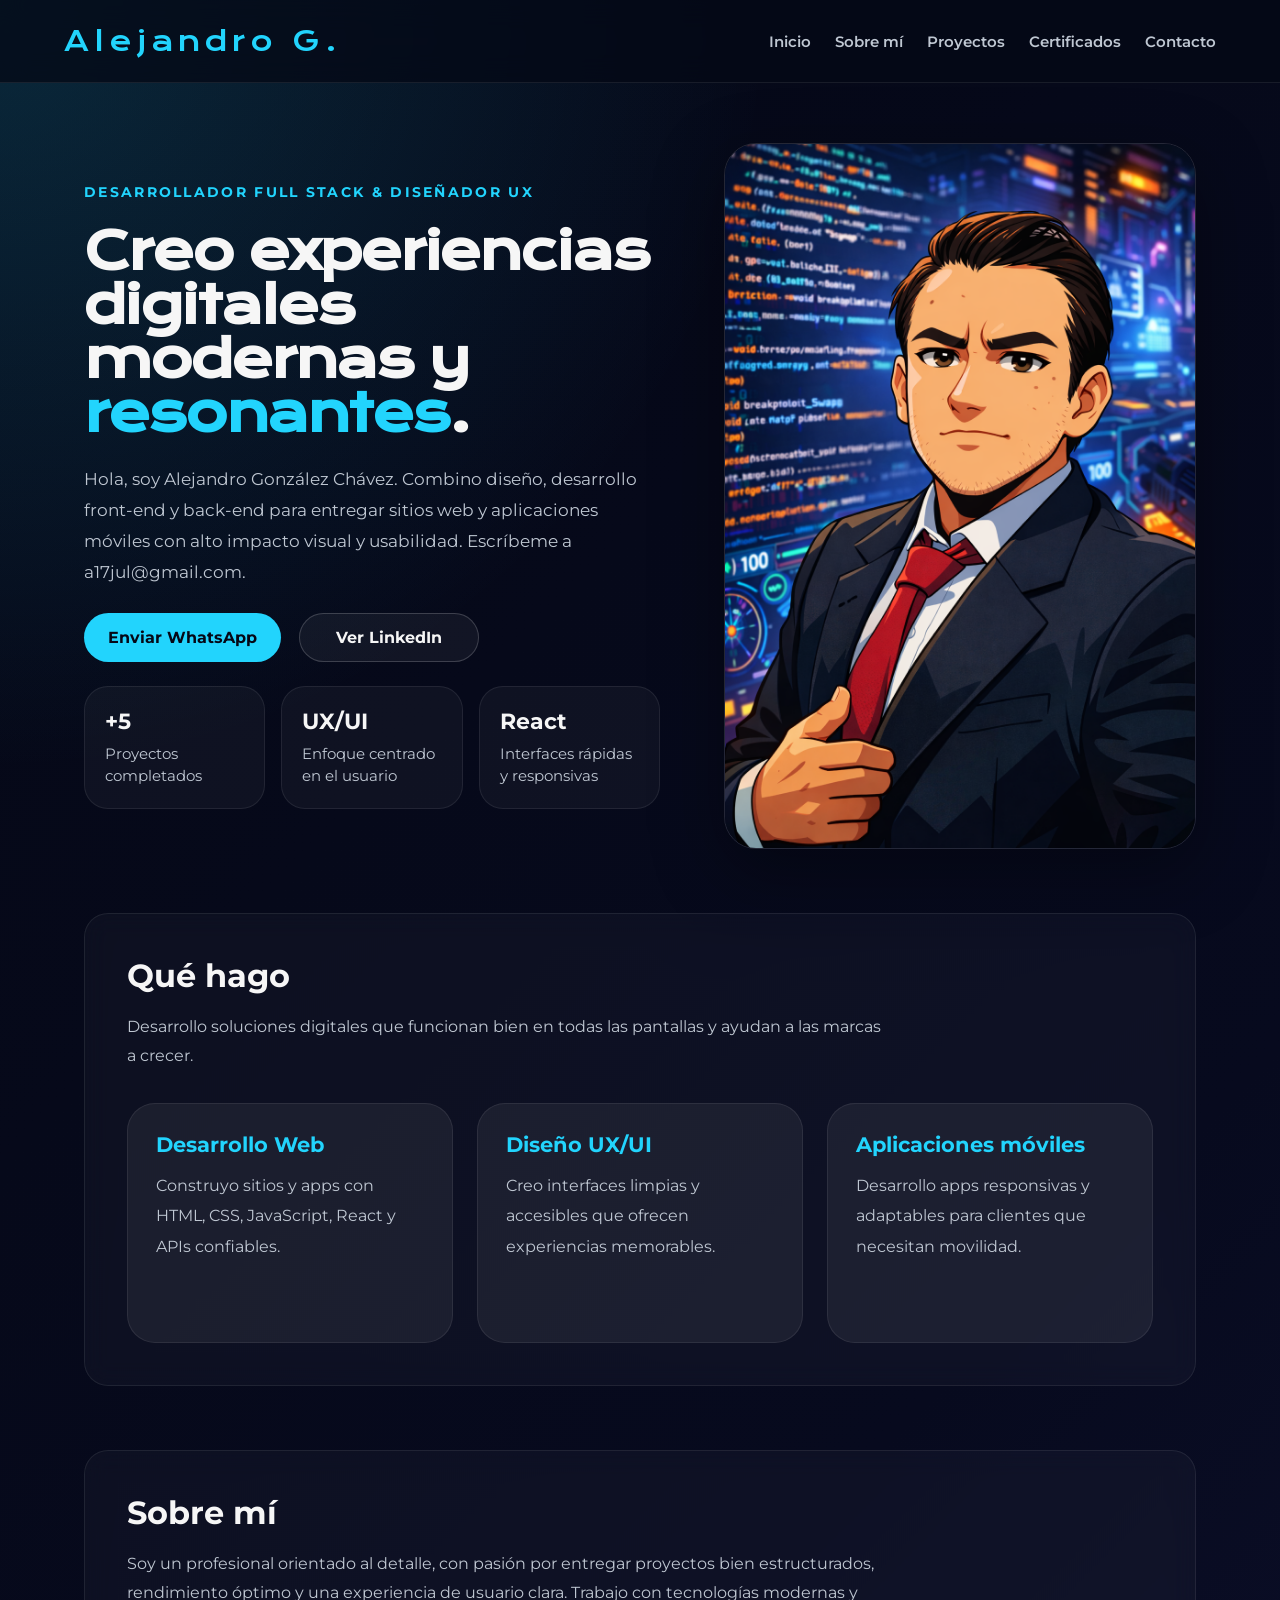
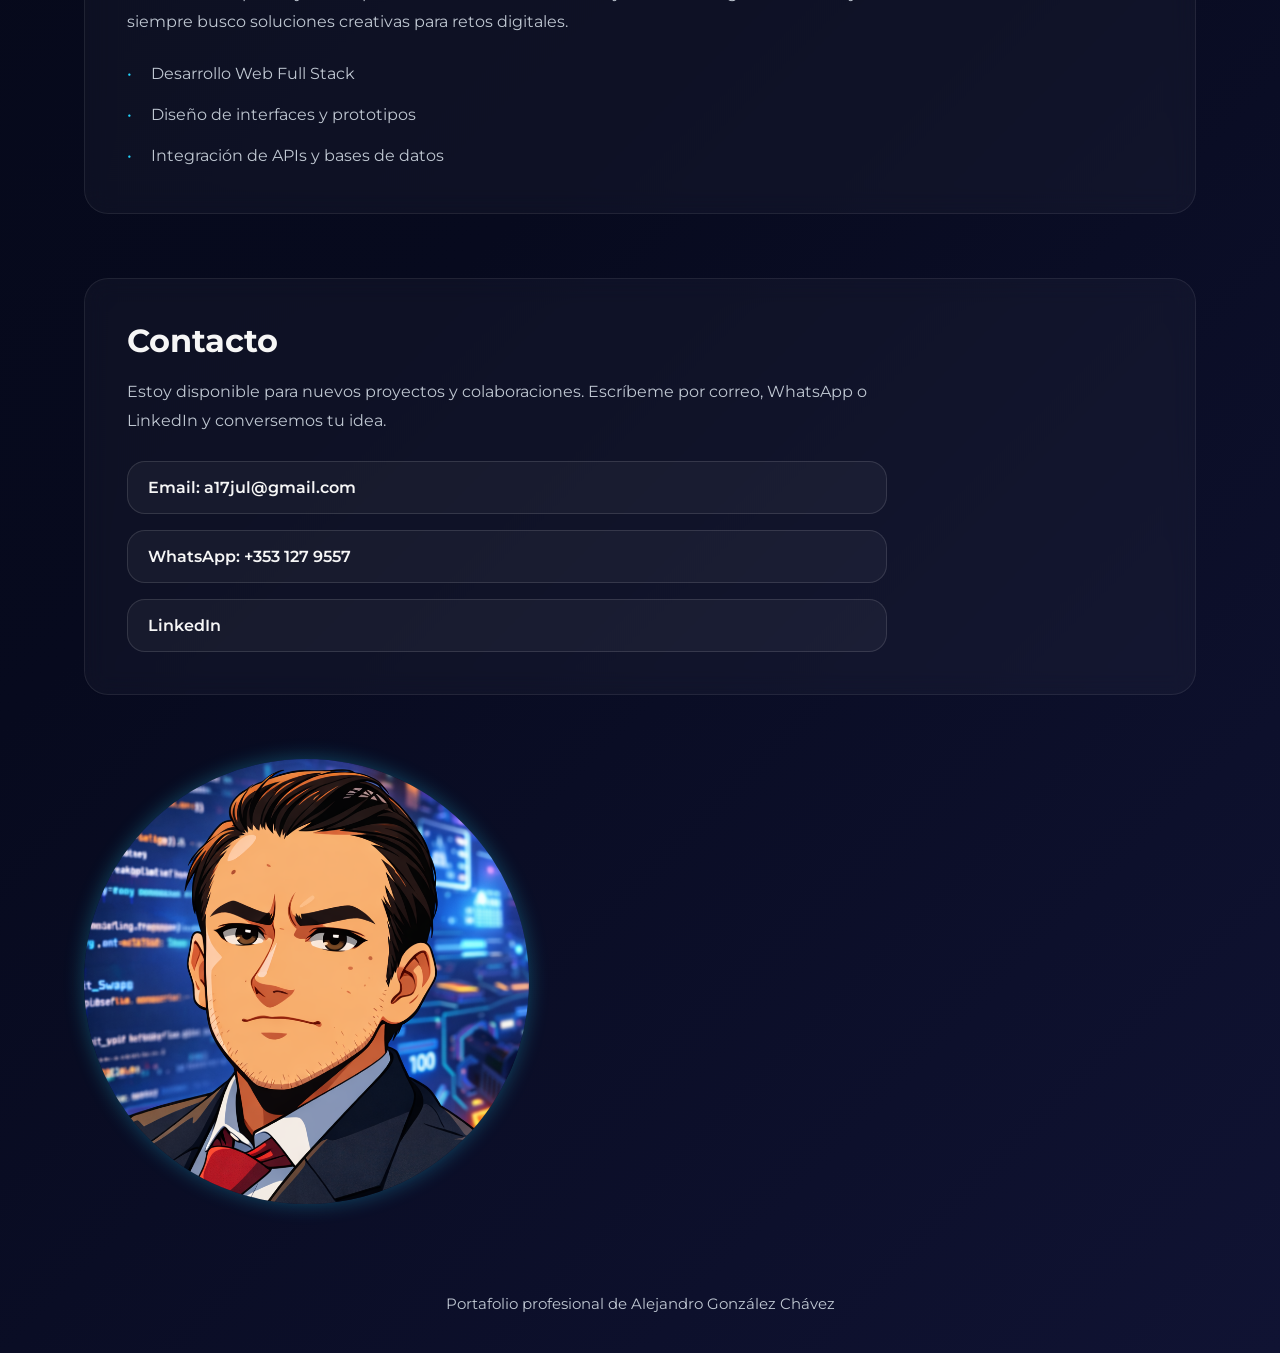
==== index.html @ f38d643a "Initial portfolio upload" ====
<!DOCTYPE html>
<html lang="es">

<head>
    <meta charset="UTF-8">
    <meta name="viewport" content="width=device-width, initial-scale=1.0">
    <title>Portafolio profesional | Alejandro González Chávez</title>
    <link rel="stylesheet" href="./css/style-portafolio.css">
</head>

<body>
    <header class="header">
        <div class="header-container">
            <a class="brand" href="index.html">Alejandro G.</a>
            <nav class="header-menu">
                <a class="header-menu-link" href="index.html">Inicio</a>
                <a class="header-menu-link" href="about.html">Sobre mí</a>
                <a class="header-menu-link" href="proyectos.html">Proyectos</a>
                <a class="header-menu-link" href="certificados.html">Certificados</a>
                <a class="header-menu-link" href="#contacto">Contacto</a>
            </nav>
        </div>
    </header>

    <main>
        <section class="hero">
            <div class="hero-texto">
                <span class="hero-rol">Desarrollador Full Stack & Diseñador UX</span>
                <h1>Creo experiencias digitales modernas y <strong>resonantes</strong>.</h1>
                <p>Hola, soy Alejandro González Chávez. Combino diseño, desarrollo front-end y back-end para entregar sitios web y aplicaciones móviles con alto impacto visual y usabilidad. Escríbeme a <a href="mailto:a17jul@gmail.com">a17jul@gmail.com</a>.</p>
                <div class="hero-botones">
                    <a class="boton boton-principal" href="https://wa.me/3531279557">Enviar WhatsApp</a>
                    
                    <a class="boton boton-secundario" href="https://www.linkedin.com/in/alejandro-gonzalez-chavez" target="_blank" rel="noreferrer">Ver LinkedIn</a>
                </div>
                <div class="hero-destacados">
                    <div>
                        <strong>+5</strong>
                        <span>Proyectos completados</span>
                    </div>
                    <div>
                        <strong>UX/UI</strong>
                        <span>Enfoque centrado en el usuario</span>
                    </div>
                    <div>
                        <strong>React</strong>
                        <span>Interfaces rápidas y responsivas</span>
                    </div>
                </div>
            </div>
            <div class="hero-imagen">
                <img src="./img/animate.png" alt="Ilustración de desarrollo web moderno">
            </div>
        </section>

        <section class="servicios">
            <h2>Qué hago</h2>
            <p>Desarrollo soluciones digitales que funcionan bien en todas las pantallas y ayudan a las marcas a crecer.</p>
            <div class="servicios-grid">
                <article class="servicio-card">
                    <h3>Desarrollo Web</h3>
                    <p>Construyo sitios y apps con HTML, CSS, JavaScript, React y APIs confiables.</p>
                </article>
                <article class="servicio-card">
                    <h3>Diseño UX/UI</h3>
                    <p>Creo interfaces limpias y accesibles que ofrecen experiencias memorables.</p>
                </article>
                <article class="servicio-card">
                    <h3>Aplicaciones móviles</h3>
                    <p>Desarrollo apps responsivas y adaptables para clientes que necesitan movilidad.</p>
                </article>
            </div>
        </section>

        <section class="acerca" id="acerca">
            <div>
                <h2>Sobre mí</h2>
                <p>Soy un profesional orientado al detalle, con pasión por entregar proyectos bien estructurados, rendimiento óptimo y una experiencia de usuario clara. Trabajo con tecnologías modernas y siempre busco soluciones creativas para retos digitales.</p>
                <ul>
                    <li>Desarrollo Web Full Stack</li>
                    <li>Diseño de interfaces y prototipos</li>
                    <li>Integración de APIs y bases de datos</li>
                </ul>
            </div>
        </section>

        <section class="contacto" id="contacto">
            <div class="contacto-card">
                <h2>Contacto</h2>
                <p>Estoy disponible para nuevos proyectos y colaboraciones. Escríbeme por correo, WhatsApp o LinkedIn y conversemos tu idea.</p>
                <div class="contacto-enlaces">
                    <a class="contacto-linea" href="mailto:a17jul@gmail.com">Email: a17jul@gmail.com</a>
                    <a class="contacto-linea" href="https://wa.me/3531279557">WhatsApp: +353 127 9557</a>
                    <a class="contacto-linea" href="https://www.linkedin.com/in/alejandro-gonzalez-chavez" target="_blank" rel="noreferrer">LinkedIn</a>
                </div>
            </div>
        </section>
        <img class="imagen-principal" src="./img/animate1.png" alt="Imagen de Portafolio">
    </main>

    <footer class="footer">
        <p>Portafolio profesional de Alejandro González Chávez</p>
    </footer>
</body>

</html>
---- css/style-portafolio.css ----
@import url('https://fonts.googleapis.com/css2?family=Krona+One&family=Montserrat:wght@400;500;600;700;800&display=swap');

:root {
    --bg-primary: #050816;
    --bg-secondary: #101333;
    --surface: rgba(255, 255, 255, 0.06);
    --text-primary: #f6f6f6;
    --text-secondary: #bfc7d2;
    --accent: #22d4fd;
    --accent-strong: #44e0ff;
    --border: rgba(255, 255, 255, 0.12);
    --radius: 24px;
    --shadow: 0 22px 70px rgba(0, 0, 0, 0.35);
    --font-sans: 'Montserrat', sans-serif;
    --font-display: 'Krona One', sans-serif;
}

* {
    margin: 0;
    padding: 0;
    box-sizing: border-box;
}

html {
    scroll-behavior: smooth;
}

body {
    min-height: 100vh;
    font-family: var(--font-sans);
    background: radial-gradient(circle at top left, rgba(34, 212, 253, 0.16), transparent 24%),
        linear-gradient(135deg, #050816 0%, #070a1e 55%, #101333 100%);
    color: var(--text-primary);
}

a {
    color: inherit;
    text-decoration: none;
}

img {
    max-width: 100%;
    display: block;
}

button,
input,
textarea,
a {
    outline: none;
}

.header {
    width: 100%;
    padding: 24px 5%;
    position: sticky;
    top: 0;
    z-index: 10;
    backdrop-filter: blur(14px);
    background: rgba(5, 8, 22, 0.75);
    border-bottom: 1px solid rgba(255, 255, 255, 0.08);
}

.header-container {
    max-width: 1240px;
    margin: 0 auto;
    display: flex;
    align-items: center;
    justify-content: space-between;
    gap: 20px;
}

.brand {
    font-family: var(--font-display);
    font-size: 1.7rem;
    letter-spacing: 0.18em;
    color: var(--accent);
}

.header-menu {
    display: flex;
    flex-wrap: wrap;
    gap: 24px;
    align-items: center;
}

.header-menu-link {
    font-size: 0.95rem;
    font-weight: 600;
    color: var(--text-secondary);
    transition: color 0.25s ease;
}

.header-menu-link:hover {
    color: var(--accent);
}

main {
    max-width: 1240px;
    margin: 0 auto;
    padding: 60px 5% 60px;
    display: flex;
    flex-direction: column;
    gap: 64px;
}

.hero {
    display: grid;
    grid-template-columns: 1.1fr 0.9fr;
    align-items: center;
    gap: 64px;
}

.hero-texto {
    display: flex;
    flex-direction: column;
    gap: 24px;
}

.hero-rol {
    color: var(--accent);
    font-weight: 700;
    letter-spacing: 0.16em;
    text-transform: uppercase;
    font-size: 0.9rem;
}

.hero h1 {
    font-size: clamp(2.8rem, 4vw, 4.8rem);
    line-height: 1.05;
    font-family: var(--font-display);
    letter-spacing: -0.04em;
}

.hero h1 strong {
    color: var(--accent);
}

.hero-texto p {
    max-width: 680px;
    color: var(--text-secondary);
    font-size: 1.05rem;
    line-height: 1.85;
}

.hero-botones {
    display: flex;
    flex-wrap: wrap;
    gap: 18px;
}

.boton {
    display: inline-flex;
    align-items: center;
    justify-content: center;
    min-width: 180px;
    padding: 14px 24px;
    border-radius: 999px;
    font-weight: 700;
    transition: transform 0.3s ease, background 0.3s ease;
}

.boton-principal {
    background: var(--accent);
    color: #050816;
}

.boton-secundario {
    border: 1px solid rgba(255, 255, 255, 0.18);
    color: var(--text-primary);
    background: rgba(255, 255, 255, 0.05);
}

.boton:hover {
    transform: translateY(-2px);
}



.hero-destacados {
    display: grid;
    grid-template-columns: repeat(3, minmax(140px, 1fr));
    gap: 16px;
}

.hero-destacados div {
    padding: 20px;
    background: rgba(255, 255, 255, 0.04);
    border: 1px solid rgba(255, 255, 255, 0.08);
    border-radius: 24px;
}

.hero-destacados strong {
    display: block;
    font-size: 1.4rem;
    margin-bottom: 8px;
    color: var(--text-primary);
}

.hero-destacados span {
    color: var(--text-secondary);
    font-size: 0.95rem;
    line-height: 1.5;
}

.hero-imagen {
    display: flex;
    justify-content: center;
}

.hero-imagen img {
    width: min(100%, 520px);
    border-radius: 32px;
    border: 1px solid rgba(255, 255, 255, 0.12);
    box-shadow: var(--shadow);
}

.servicios,
.acerca,
.contacto {
    background: rgba(255, 255, 255, 0.03);
    border: 1px solid rgba(255, 255, 255, 0.08);
    border-radius: var(--radius);
    padding: 42px;
    backdrop-filter: blur(12px);
}

.servicios h2,
.acerca h2,
.contacto h2 {
    font-size: 2rem;
    margin-bottom: 18px;
}

.servicios p,
.acerca p,
.contacto p {
    color: var(--text-secondary);
    font-size: 1rem;
    line-height: 1.8;
    max-width: 760px;
}

.servicios-grid {
    margin-top: 32px;
    display: grid;
    grid-template-columns: repeat(3, minmax(240px, 1fr));
    gap: 24px;
}

.servicio-card {
    padding: 28px;
    background: rgba(255, 255, 255, 0.06);
    border: 1px solid rgba(255, 255, 255, 0.08);
    border-radius: 28px;
    min-height: 240px;
}

.servicio-card h3 {
    margin-bottom: 14px;
    color: var(--accent);
    font-size: 1.3rem;
}

.servicio-card p {
    color: var(--text-secondary);
    line-height: 1.9;
}

.acerca ul {
    margin-top: 24px;
    display: grid;
    gap: 12px;
    list-style: none;
    padding-left: 0;
}

.acerca li {
    position: relative;
    padding-left: 24px;
    color: var(--text-secondary);
    line-height: 1.8;
}

.acerca li::before {
    content: '•';
    position: absolute;
    left: 0;
    top: 0;
    color: var(--accent);
}

.certificados-list {
    margin-top: 24px;
    display: grid;
    gap: 12px;
    list-style: none;
    padding-left: 0;
}

.contacto-card {
    max-width: 760px;
}

/* Tarjetas de certificados */
.certificados-cards {
    margin-top: 18px;
    display: grid;
    grid-template-columns: repeat(auto-fit, minmax(220px, 1fr));
    gap: 14px;
}

.certificado-card {
    display: block;
    padding: 18px;
    border-radius: 14px;
    background: linear-gradient(180deg, rgba(255,255,255,0.02), rgba(255,255,255,0.01));
    border: 1px solid rgba(255,255,255,0.06);
    color: var(--text-primary);
    transition: transform 0.18s ease, box-shadow 0.18s ease, border-color 0.18s ease;
}

.certificado-card h4 {
    margin: 0;
    font-size: 1rem;
    color: var(--text-primary);
}

.certificado-card:hover {
    transform: translateY(-6px);
    box-shadow: 0 18px 40px rgba(4,10,30,0.5);
    border-color: rgba(34,212,253,0.25);
}

/* Filtros de certificados */
.certificados-filtros {
    display: flex;
    gap: 10px;
    flex-wrap: wrap;
    margin: 18px 0 10px;
}

.filtro {
    background: rgba(255,255,255,0.03);
    color: var(--text-secondary);
    border: 1px solid rgba(255,255,255,0.06);
    padding: 8px 14px;
    border-radius: 999px;
    cursor: pointer;
    font-weight: 600;
    transition: background .18s ease, color .18s ease, transform .12s ease;
}

.filtro:hover { transform: translateY(-3px); }

.filtro.active {
    background: linear-gradient(90deg,var(--accent),var(--accent-strong));
    color: #021024;
    border-color: rgba(34,212,253,0.28);
}

.servicio-seccion { display: block; }
.servicio-seccion.hidden { display: none; }

.imagen-principal {
    width: 40%;
    height: auto;
    border-radius: 50% 50%;
    object-fit: cover;
     object-position: center;
    aspect-ratio: 1 / 1;
    border: 4px solid var(--color-terciario);
    box-shadow: 0 0 20px rgba(34, 212, 253, 0.3); /* Sombra azul */
}

/* Unificar listas con tarjetas: hace que los elementos de lista tengan aspecto de tarjeta */
.certificados-list {
    list-style: none;
    padding: 0;
    margin: 0;
    display: grid;
    gap: 12px;
}

.certificados-list li {
    position: relative;
    padding: 12px 16px;
    border-radius: 12px;
    background: linear-gradient(180deg, rgba(255,255,255,0.015), rgba(255,255,255,0.01));
    border: 1px solid rgba(255,255,255,0.04);
    color: var(--text-primary);
    border-left: 4px solid rgba(34,212,253,0.06);
    transition: border-color .16s ease, transform .12s ease;
}

.certificados-list li:hover {
    border-left-color: rgba(34,212,253,0.22);
    transform: translateY(-3px);
}

.certificados-list li a { display:block; color:inherit; font-weight:600; }

.certificados-inline {
    margin-top: 12px;
    display: grid;
    grid-template-columns: repeat(auto-fit, minmax(220px, 1fr));
    gap: 12px;
}

/* Otros certificados (imágenes) */
.otros-certificados {
    margin-top: 14px;
    display: grid;
    grid-template-columns: repeat(auto-fit, minmax(260px, 1fr));
    gap: 16px;
}

.certificado-fig {
    padding: 12px;
    border-radius: 14px;
    background: rgba(255,255,255,0.02);
    border: 1px solid rgba(255,255,255,0.04);
    display: flex;
    flex-direction: column;
    gap: 10px;
    align-items: center;
}

.certificado-image {
    width: 100%;
    height: auto;
    border-radius: 8px;
    box-shadow: 0 12px 30px rgba(0,0,0,0.45);
}

.certificado-fig figcaption {
    color: var(--text-secondary);
    font-size: 0.95rem;
    text-align: center;
}

/* Lightbox / modal styles */
.lightbox {
    position: fixed;
    inset: 0;
    display: grid;
    place-items: center;
    z-index: 9999;
}

.lightbox.hidden { display: none; }

.lightbox-backdrop {
    position: absolute;
    inset: 0;
    background: rgba(2,8,20,0.7);
    backdrop-filter: blur(6px);
}

.lightbox-content {
    position: relative;
    max-width: 92vw;
    max-height: 92vh;
    padding: 18px;
    border-radius: 12px;
    z-index: 2;
    display: flex;
    flex-direction: column;
    gap: 12px;
    align-items: center;
}

.lightbox-img { max-width: 90vw; max-height: 72vh; border-radius: 8px; }

.lightbox-close {
    position: absolute;
    right: 8px;
    top: 8px;
    background: rgba(0,0,0,0.45);
    color: #fff;
    border: none;
    font-size: 1.4rem;
    line-height: 1;
    width: 36px;
    height: 36px;
    border-radius: 8px;
    cursor: pointer;
}

.lightbox-caption { color: var(--text-secondary); font-size: 0.95rem; text-align:center; max-width:90vw; }

.contacto-enlaces {
    margin-top: 26px;
    display: grid;
    gap: 16px;
}

.contacto-linea {
    display: inline-flex;
    align-items: center;
    padding: 16px 20px;
    border-radius: 18px;
    border: 1px solid rgba(255, 255, 255, 0.12);
    background: rgba(255, 255, 255, 0.04);
    color: var(--text-primary);
    font-weight: 600;
    transition: background 0.25s ease, border-color 0.25s ease;
}

.contacto-linea:hover {
    background: rgba(34, 212, 253, 0.14);
    border-color: rgba(34, 212, 253, 0.35);
}

.footer {
    text-align: center;
    padding: 30px 20px 40px;
    color: var(--text-secondary);
    font-size: 0.95rem;
}

@media (max-width: 1024px) {
    .hero {
        grid-template-columns: 1fr;
    }

    .hero-imagen {
        order: -1;
    }

    .servicios-grid {
        grid-template-columns: 1fr 1fr;
    }
}

@media (max-width: 768px) {
    .header-container {
        flex-direction: column;
        align-items: flex-start;
    }

    .header-menu {
        width: 100%;
        justify-content: space-between;
    }

    main {
        padding: 24px 5% 48px;
        gap: 48px;
    }

    .hero-destacados {
        grid-template-columns: 1fr;
    }

    .servicios-grid {
        grid-template-columns: 1fr;
    }
}

@media (max-width: 520px) {
    .header {
        padding: 18px 4%;
    }

    .proyectos-cta .boton-principal {
        top: 14px;
        right: 12px;
        padding: 10px 14px;
    }

    .hero-botones {
        flex-direction: column;
    }

    .boton {
        width: 100%;
    }

    .hero h1 {
        font-size: 2.5rem;
    }

    .servicios,
    .acerca,
    .contacto {
        padding: 28px;
    }
}
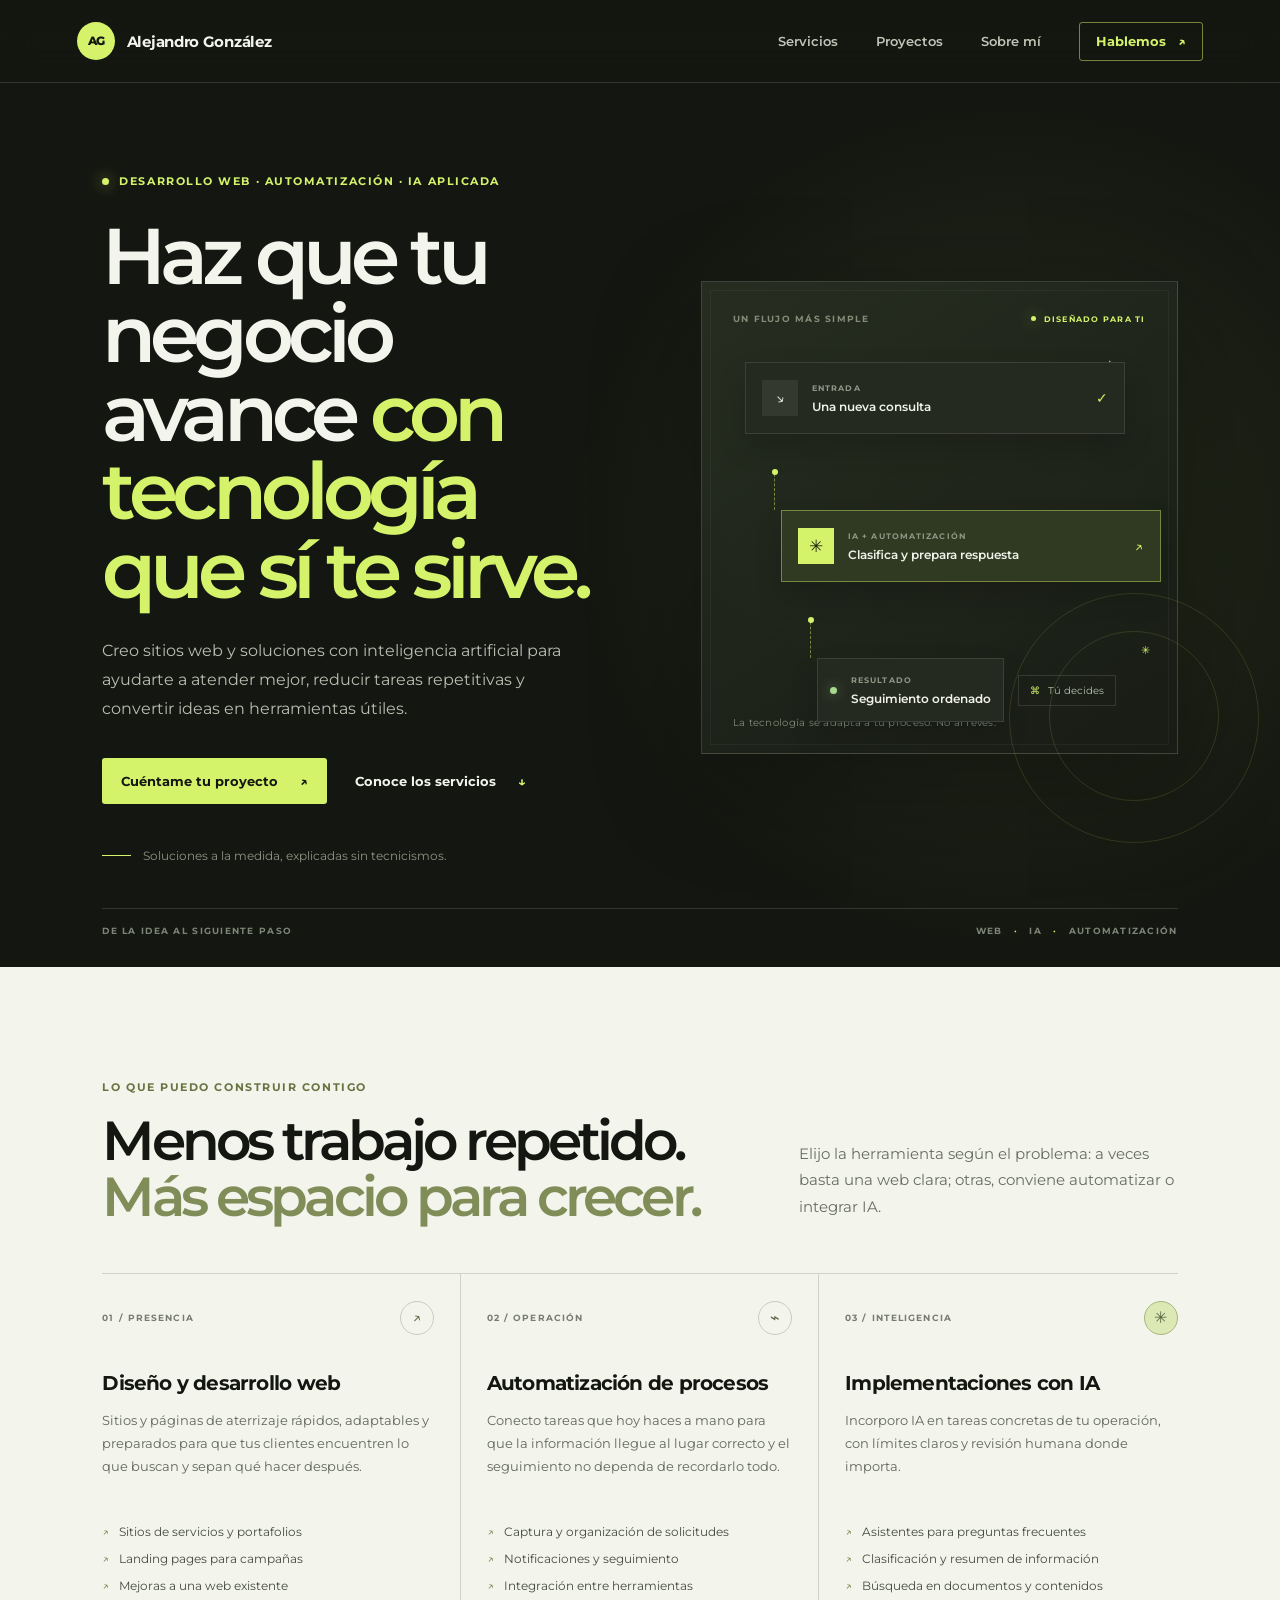
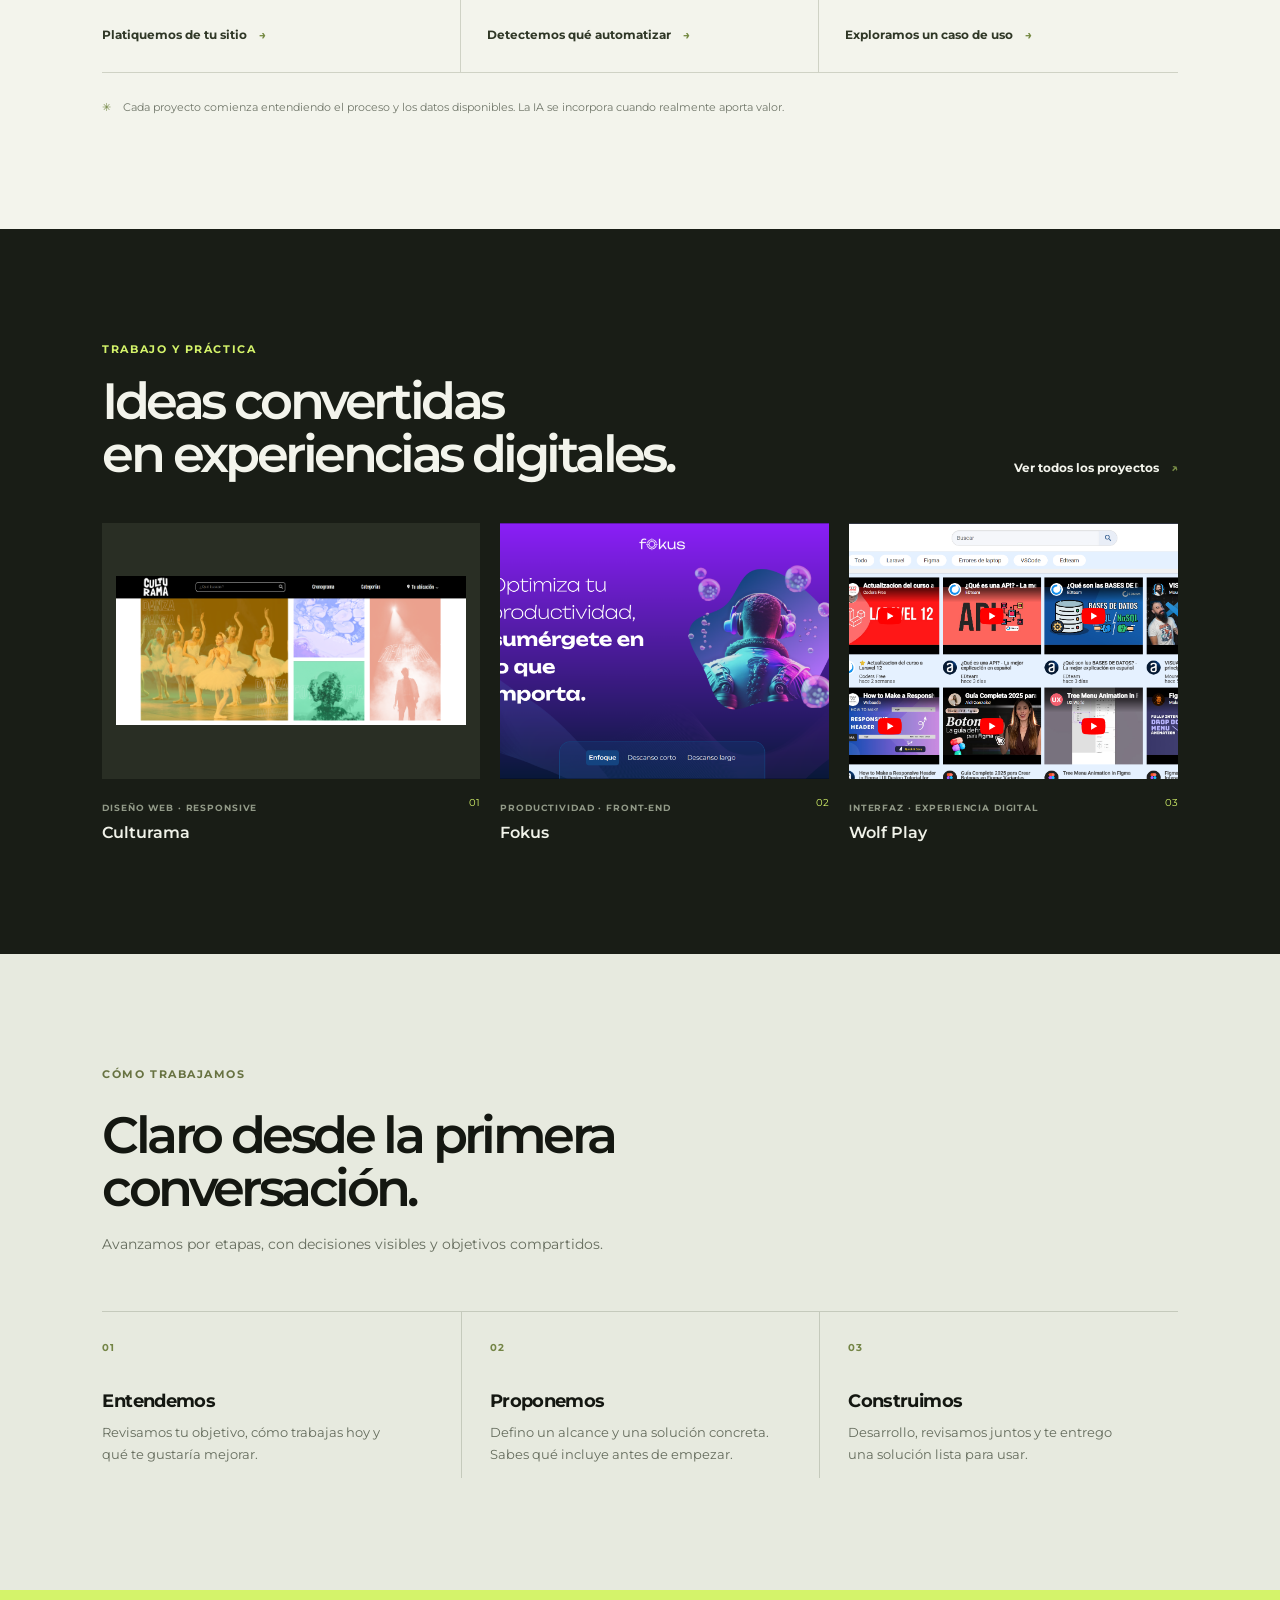
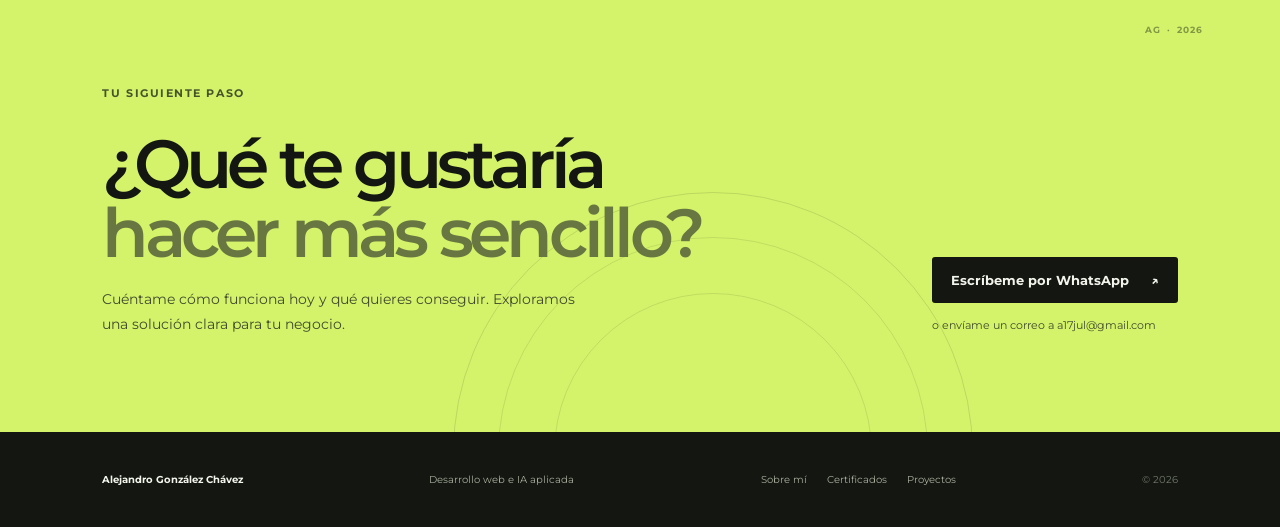
==== commit c0b4b4c1: "Turn homepage into web and AI services landing page" ====
--- a/index.html
+++ b/index.html
@@ -1,106 +1,80 @@
-<!DOCTYPE html>
+﻿<!DOCTYPE html>
 <html lang="es">
-
 <head>
     <meta charset="UTF-8">
     <meta name="viewport" content="width=device-width, initial-scale=1.0">
-    <title>Portafolio profesional | Alejandro González Chávez</title>
+    <meta name="description" content="Sitios web, automatización de procesos e implementación de inteligencia artificial para negocios. Cuéntame qué quieres mejorar y diseñamos una solución a tu medida.">
+    <meta name="theme-color" content="#10130f">
+    <title>Web e IA para tu negocio | Alejandro González Chávez</title>
     <link rel="stylesheet" href="./css/style-portafolio.css">
 </head>
-
-<body>
-    <header class="header">
+<body class="home-page">
+    <header class="header home-header">
         <div class="header-container">
-            <a class="brand" href="index.html">Alejandro G.</a>
-            <nav class="header-menu">
-                <a class="header-menu-link" href="index.html">Inicio</a>
+            <a class="brand" href="index.html" aria-label="Alejandro González, inicio"><span class="brand-mark">AG</span><span class="brand-name">Alejandro González</span></a>
+            <nav class="header-menu" aria-label="Navegación principal">
+                <a class="header-menu-link" href="#servicios">Servicios</a>
+                <a class="header-menu-link" href="#proyectos">Proyectos</a>
                 <a class="header-menu-link" href="about.html">Sobre mí</a>
-                <a class="header-menu-link" href="proyectos.html">Proyectos</a>
-                <a class="header-menu-link" href="certificados.html">Certificados</a>
-                <a class="header-menu-link" href="#contacto">Contacto</a>
+                <a class="header-cta" href="#contacto">Hablemos <span aria-hidden="true">↗</span></a>
             </nav>
         </div>
     </header>
 
-    <main>
-        <section class="hero">
-            <div class="hero-texto">
-                <span class="hero-rol">Desarrollador Full Stack & Diseñador UX</span>
-                <h1>Creo experiencias digitales modernas y <strong>resonantes</strong>.</h1>
-                <p>Hola, soy Alejandro González Chávez. Combino diseño, desarrollo front-end y back-end para entregar sitios web y aplicaciones móviles con alto impacto visual y usabilidad. Escríbeme a <a href="mailto:a17jul@gmail.com">a17jul@gmail.com</a>.</p>
-                <div class="hero-botones">
-                    <a class="boton boton-principal" href="https://wa.me/3531279557">Enviar WhatsApp</a>
-                    
-                    <a class="boton boton-secundario" href="https://www.linkedin.com/in/alejandro-gonzalez-chavez" target="_blank" rel="noreferrer">Ver LinkedIn</a>
+    <main class="home-main">
+        <section class="sales-hero" aria-labelledby="hero-title">
+            <div class="hero-copy">
+                <p class="eyebrow"><span class="status-dot" aria-hidden="true"></span> Desarrollo web · Automatización · IA aplicada</p>
+                <h1 id="hero-title">Haz que tu negocio avance <span>con tecnología que sí te sirve.</span></h1>
+                <p class="hero-lede">Creo sitios web y soluciones con inteligencia artificial para ayudarte a atender mejor, reducir tareas repetitivas y convertir ideas en herramientas útiles.</p>
+                <div class="hero-actions">
+                    <a class="button button-primary" href="https://wa.me/3531279557">Cuéntame tu proyecto <span aria-hidden="true">↗</span></a>
+                    <a class="button button-quiet" href="#servicios">Conoce los servicios <span aria-hidden="true">↓</span></a>
                 </div>
-                <div class="hero-destacados">
-                    <div>
-                        <strong>+5</strong>
-                        <span>Proyectos completados</span>
-                    </div>
-                    <div>
-                        <strong>UX/UI</strong>
-                        <span>Enfoque centrado en el usuario</span>
-                    </div>
-                    <div>
-                        <strong>React</strong>
-                        <span>Interfaces rápidas y responsivas</span>
-                    </div>
-                </div>
+                <div class="hero-note"><span class="note-line" aria-hidden="true"></span><span>Soluciones a la medida, explicadas sin tecnicismos.</span></div>
             </div>
-            <div class="hero-imagen">
-                <img src="./img/animate.png" alt="Ilustración de desarrollo web moderno">
+
+            <div class="hero-visual" aria-label="Ilustración de un flujo de trabajo digital conectado">
+                <div class="visual-orbit orbit-one"></div>
+                <div class="visual-orbit orbit-two"></div>
+                <div class="visual-topline"><span>UN FLUJO MÁS SIMPLE</span><span class="visual-live"><i></i> DISEÑADO PARA TI</span></div>
+                <div class="flow-card flow-trigger"><span class="flow-icon icon-inbox" aria-hidden="true">↘</span><span><small>ENTRADA</small><strong>Una nueva consulta</strong></span><span class="flow-check" aria-hidden="true">✓</span></div>
+                <div class="flow-connector" aria-hidden="true"><span></span></div>
+                <div class="flow-card flow-ai"><span class="flow-icon icon-spark" aria-hidden="true">✳</span><span><small>IA + AUTOMATIZACIÓN</small><strong>Clasifica y prepara respuesta</strong></span><span class="flow-arrow" aria-hidden="true">↗</span></div>
+                <div class="flow-connector connector-split" aria-hidden="true"><span></span></div>
+                <div class="flow-outcomes"><div class="flow-card flow-result"><span class="result-dot" aria-hidden="true"></span><span><small>RESULTADO</small><strong>Seguimiento ordenado</strong></span></div><div class="human-chip"><span aria-hidden="true">⌘</span> Tú decides</div></div>
+                <p class="visual-caption">La tecnología se adapta a tu proceso. No al revés.</p>
+                <span class="visual-star star-a" aria-hidden="true">✳</span><span class="visual-star star-b" aria-hidden="true">✳</span>
+            </div>
+            <div class="hero-bottom"><span>DE LA IDEA AL SIGUIENTE PASO</span><span>WEB <b>·</b> IA <b>·</b> AUTOMATIZACIÓN</span></div>
+        </section>
+
+        <section class="services-section" id="servicios" aria-labelledby="services-title">
+            <div class="section-intro"><p class="eyebrow">Lo que puedo construir contigo</p><h2 id="services-title">Menos trabajo repetido.<br><span>Más espacio para crecer.</span></h2><p>Elijo la herramienta según el problema: a veces basta una web clara; otras, conviene automatizar o integrar IA.</p></div>
+            <div class="service-grid">
+                <article class="service-card service-featured"><div class="service-card-top"><span class="service-number">01 / PRESENCIA</span><span class="service-symbol" aria-hidden="true">↗</span></div><h3>Diseño y desarrollo web</h3><p>Sitios y páginas de aterrizaje rápidos, adaptables y preparados para que tus clientes encuentren lo que buscan y sepan qué hacer después.</p><ul><li>Sitios de servicios y portafolios</li><li>Landing pages para campañas</li><li>Mejoras a una web existente</li></ul><a href="#contacto" class="text-link">Platiquemos de tu sitio <span aria-hidden="true">→</span></a></article>
+                <article class="service-card"><div class="service-card-top"><span class="service-number">02 / OPERACIÓN</span><span class="service-symbol" aria-hidden="true">⌁</span></div><h3>Automatización de procesos</h3><p>Conecto tareas que hoy haces a mano para que la información llegue al lugar correcto y el seguimiento no dependa de recordarlo todo.</p><ul><li>Captura y organización de solicitudes</li><li>Notificaciones y seguimiento</li><li>Integración entre herramientas</li></ul><a href="#contacto" class="text-link">Detectemos qué automatizar <span aria-hidden="true">→</span></a></article>
+                <article class="service-card"><div class="service-card-top"><span class="service-number">03 / INTELIGENCIA</span><span class="service-symbol service-spark" aria-hidden="true">✳</span></div><h3>Implementaciones con IA</h3><p>Incorporo IA en tareas concretas de tu operación, con límites claros y revisión humana donde importa.</p><ul><li>Asistentes para preguntas frecuentes</li><li>Clasificación y resumen de información</li><li>Búsqueda en documentos y contenidos</li></ul><a href="#contacto" class="text-link">Exploramos un caso de uso <span aria-hidden="true">→</span></a></article>
+            </div>
+            <p class="service-footnote"><span aria-hidden="true">✳</span> Cada proyecto comienza entendiendo el proceso y los datos disponibles. La IA se incorpora cuando realmente aporta valor.</p>
+        </section>
+
+        <section class="work-section" id="proyectos" aria-labelledby="work-title">
+            <div class="work-heading"><div><p class="eyebrow">Trabajo y práctica</p><h2 id="work-title">Ideas convertidas<br>en experiencias digitales.</h2></div><a class="text-link work-all" href="proyectos.html">Ver todos los proyectos <span aria-hidden="true">↗</span></a></div>
+            <div class="work-grid">
+                <a class="work-card work-culturama" href="Proyectos/Culturama/index.html"><div class="work-image"><img src="./img/culturama.png" alt="Vista previa del proyecto Culturama" loading="lazy"><span class="work-open" aria-hidden="true">↗</span></div><div class="work-meta"><div><span class="work-type">DISEÑO WEB · RESPONSIVE</span><h3>Culturama</h3></div><span class="work-year">01</span></div></a>
+                <a class="work-card work-focus" href="Proyectos/Pro_Fokus/index.html"><div class="work-image"><img src="./img/Proyectos/Proyecto_Fokus.png" alt="Vista previa de la aplicación Fokus" loading="lazy"><span class="work-open" aria-hidden="true">↗</span></div><div class="work-meta"><div><span class="work-type">PRODUCTIVIDAD · FRONT-END</span><h3>Fokus</h3></div><span class="work-year">02</span></div></a>
+                <a class="work-card work-video" href="Proyectos/Pro_video/video.html"><div class="work-image"><img src="./img/Proyectos/Proyecto_Wolf_play.png" alt="Vista previa de la interfaz Wolf Play" loading="lazy"><span class="work-open" aria-hidden="true">↗</span></div><div class="work-meta"><div><span class="work-type">INTERFAZ · EXPERIENCIA DIGITAL</span><h3>Wolf Play</h3></div><span class="work-year">03</span></div></a>
             </div>
         </section>
 
-        <section class="servicios">
-            <h2>Qué hago</h2>
-            <p>Desarrollo soluciones digitales que funcionan bien en todas las pantallas y ayudan a las marcas a crecer.</p>
-            <div class="servicios-grid">
-                <article class="servicio-card">
-                    <h3>Desarrollo Web</h3>
-                    <p>Construyo sitios y apps con HTML, CSS, JavaScript, React y APIs confiables.</p>
-                </article>
-                <article class="servicio-card">
-                    <h3>Diseño UX/UI</h3>
-                    <p>Creo interfaces limpias y accesibles que ofrecen experiencias memorables.</p>
-                </article>
-                <article class="servicio-card">
-                    <h3>Aplicaciones móviles</h3>
-                    <p>Desarrollo apps responsivas y adaptables para clientes que necesitan movilidad.</p>
-                </article>
-            </div>
+        <section class="approach-section" aria-labelledby="approach-title">
+            <div class="approach-head"><p class="eyebrow">Cómo trabajamos</p><h2 id="approach-title">Claro desde la primera conversación.</h2><p>Avanzamos por etapas, con decisiones visibles y objetivos compartidos.</p></div>
+            <div class="steps-grid"><article class="step-card"><span class="step-index">01</span><h3>Entendemos</h3><p>Revisamos tu objetivo, cómo trabajas hoy y qué te gustaría mejorar.</p></article><article class="step-card"><span class="step-index">02</span><h3>Proponemos</h3><p>Defino un alcance y una solución concreta. Sabes qué incluye antes de empezar.</p></article><article class="step-card"><span class="step-index">03</span><h3>Construimos</h3><p>Desarrollo, revisamos juntos y te entrego una solución lista para usar.</p></article></div>
         </section>
 
-        <section class="acerca" id="acerca">
-            <div>
-                <h2>Sobre mí</h2>
-                <p>Soy un profesional orientado al detalle, con pasión por entregar proyectos bien estructurados, rendimiento óptimo y una experiencia de usuario clara. Trabajo con tecnologías modernas y siempre busco soluciones creativas para retos digitales.</p>
-                <ul>
-                    <li>Desarrollo Web Full Stack</li>
-                    <li>Diseño de interfaces y prototipos</li>
-                    <li>Integración de APIs y bases de datos</li>
-                </ul>
-            </div>
-        </section>
-
-        <section class="contacto" id="contacto">
-            <div class="contacto-card">
-                <h2>Contacto</h2>
-                <p>Estoy disponible para nuevos proyectos y colaboraciones. Escríbeme por correo, WhatsApp o LinkedIn y conversemos tu idea.</p>
-                <div class="contacto-enlaces">
-                    <a class="contacto-linea" href="mailto:a17jul@gmail.com">Email: a17jul@gmail.com</a>
-                    <a class="contacto-linea" href="https://wa.me/3531279557">WhatsApp: +353 127 9557</a>
-                    <a class="contacto-linea" href="https://www.linkedin.com/in/alejandro-gonzalez-chavez" target="_blank" rel="noreferrer">LinkedIn</a>
-                </div>
-            </div>
-        </section>
-        <img class="imagen-principal" src="./img/animate1.png" alt="Imagen de Portafolio">
+        <section class="contact-section" id="contacto" aria-labelledby="contact-title"><div class="contact-orb" aria-hidden="true"></div><div class="contact-copy"><p class="eyebrow">Tu siguiente paso</p><h2 id="contact-title">¿Qué te gustaría<br><span>hacer más sencillo?</span></h2><p>Cuéntame cómo funciona hoy y qué quieres conseguir. Exploramos una solución clara para tu negocio.</p></div><div class="contact-actions"><a class="button button-light" href="https://wa.me/3531279557">Escríbeme por WhatsApp <span aria-hidden="true">↗</span></a><a class="contact-email" href="mailto:a17jul@gmail.com">o envíame un correo a a17jul@gmail.com</a></div><div class="contact-index" aria-hidden="true">AG<span>·</span>2026</div></section>
     </main>
-
-    <footer class="footer">
-        <p>Portafolio profesional de Alejandro González Chávez</p>
-    </footer>
+    <footer class="home-footer"><a class="footer-brand" href="index.html">Alejandro González Chávez</a><span>Desarrollo web e IA aplicada</span><nav aria-label="Enlaces del pie de página"><a href="about.html">Sobre mí</a><a href="certificados.html">Certificados</a><a href="proyectos.html">Proyectos</a></nav><span class="footer-copy">© 2026</span></footer>
 </body>
-
-</html>+</html>
--- a/css/style-portafolio.css
+++ b/css/style-portafolio.css
@@ -587,3 +587,229 @@
         padding: 28px;
     }
 }
+
+/* Landing de servicios */
+.home-page {
+    --home-ink: #141711;
+    --home-paper: #f3f4ec;
+    --home-muted: #a7ad9e;
+    --home-acid: #d4f36a;
+    --home-line: rgba(243, 244, 236, .14);
+    background: var(--home-ink);
+    color: var(--home-paper);
+    font-family: 'Montserrat', sans-serif;
+}
+.home-page html { scroll-behavior: smooth; }
+.home-page a:focus-visible { outline: 2px solid var(--home-acid); outline-offset: 4px; }
+.home-page .header { padding: 0 6%; background: rgba(20, 23, 17, .9); border-bottom: 1px solid var(--home-line); backdrop-filter: blur(18px); }
+.home-page .header-container { max-width: 1320px; min-height: 82px; }
+.home-page .brand { display: inline-flex; align-items: center; gap: 12px; color: var(--home-paper); font-family: 'Montserrat', sans-serif; font-size: .95rem; letter-spacing: -.02em; }
+.brand-mark { display: grid; width: 38px; height: 38px; place-items: center; border-radius: 50%; background: var(--home-acid); color: var(--home-ink); font-size: .74rem; font-weight: 800; letter-spacing: -.06em; }
+.brand-name { font-weight: 700; }
+.home-page .header-menu { gap: clamp(16px, 3vw, 38px); }
+.home-page .header-menu-link { color: #c0c5b7; font-size: .82rem; transition: color 160ms ease; }
+.home-page .header-menu-link:hover { color: var(--home-acid); }
+.header-cta { display: inline-flex; gap: 12px; align-items: center; padding: 11px 16px; border: 1px solid rgba(212, 243, 106, .5); border-radius: 3px; color: var(--home-acid); font-size: .8rem; font-weight: 700; transition: background 160ms ease, color 160ms ease; }
+.header-cta:hover { background: var(--home-acid); color: var(--home-ink); }
+.home-page main.home-main { display: flex; max-width: none; margin: 0; padding: 0; gap: 0; flex-direction: column; }
+.sales-hero { position: relative; display: grid; grid-template-columns: minmax(0, 1.02fr) minmax(430px, .98fr); align-items: center; gap: clamp(48px, 8vw, 128px); max-width: 1440px; width: 100%; min-height: 670px; margin: 0 auto; padding: 90px 8% 104px; overflow: hidden; }
+.sales-hero::before { position: absolute; z-index: -1; top: 0; right: -15%; width: 72%; height: 100%; background: radial-gradient(ellipse at center, rgba(212, 243, 106, .085), transparent 68%); content: ''; pointer-events: none; }
+.hero-copy { position: relative; z-index: 1; max-width: 660px; }
+.eyebrow { display: flex; align-items: center; gap: 10px; margin-bottom: 26px; color: var(--home-acid); font-size: .69rem; font-weight: 700; letter-spacing: .14em; line-height: 1.6; text-transform: uppercase; }
+.status-dot, .visual-live i { width: 7px; height: 7px; border-radius: 50%; background: var(--home-acid); box-shadow: 0 0 14px rgba(212, 243, 106, .65); }
+.hero-copy h1 { max-width: 710px; font-family: 'Montserrat', sans-serif; font-size: clamp(3.1rem, 6.2vw, 6.2rem); font-weight: 600; letter-spacing: -.075em; line-height: .99; }
+.hero-copy h1 span { color: var(--home-acid); }
+.hero-lede { max-width: 580px; margin-top: 28px; color: #b9beb1; font-size: clamp(1rem, 1.25vw, 1.12rem); line-height: 1.8; }
+.hero-actions { display: flex; flex-wrap: wrap; align-items: center; gap: 18px 28px; margin-top: 34px; }
+.home-page .button { display: inline-flex; min-width: 0; align-items: center; justify-content: center; gap: 22px; padding: 15px 19px; border-radius: 3px; font-size: .82rem; font-weight: 700; transition: transform 160ms cubic-bezier(.23, 1, .32, 1), background 160ms ease, color 160ms ease; }
+.home-page .button:hover { transform: translateY(-2px); }
+.home-page .button:active { transform: scale(.98); }
+.home-page .button-primary { background: var(--home-acid); color: var(--home-ink); }
+.home-page .button-primary:hover { background: #e1ff8a; }
+.home-page .button-quiet { padding-left: 0; color: var(--home-paper); }
+.button-quiet span { color: var(--home-acid); }
+.hero-note { display: flex; align-items: center; gap: 12px; margin-top: 44px; color: #8c9384; font-size: .76rem; }
+.note-line { width: 29px; height: 1px; background: var(--home-acid); }
+.hero-visual { position: relative; min-height: 440px; padding: 31px; border: 1px solid rgba(243, 244, 236, .15); background: linear-gradient(145deg, rgba(40, 46, 33, .94), rgba(24, 28, 21, .96)); box-shadow: 0 30px 100px rgba(0, 0, 0, .25); }
+.hero-visual::before { position: absolute; inset: 8px; border: 1px solid rgba(243, 244, 236, .045); content: ''; pointer-events: none; }
+.visual-topline { display: flex; justify-content: space-between; gap: 12px; color: #858d79; font-size: .56rem; font-weight: 700; letter-spacing: .14em; }
+.visual-live { display: flex; align-items: center; gap: 8px; color: var(--home-acid); font-size: .52rem; }
+.visual-live i { width: 5px; height: 5px; }
+.visual-orbit { position: absolute; right: -82px; bottom: -90px; width: 250px; height: 250px; border: 1px solid rgba(212, 243, 106, .13); border-radius: 50%; pointer-events: none; }
+.orbit-two { right: -42px; bottom: -48px; width: 170px; height: 170px; }
+.flow-card { position: relative; z-index: 1; display: flex; align-items: center; gap: 14px; width: min(100%, 380px); min-height: 72px; padding: 14px 16px; border: 1px solid rgba(243, 244, 236, .11); background: #252a20; box-shadow: 0 14px 28px rgba(0, 0, 0, .15); }
+.flow-card > span:nth-child(2) { display: grid; gap: 6px; }
+.flow-card small { color: #909786; font-size: .53rem; font-weight: 700; letter-spacing: .13em; }
+.flow-card strong { color: #f0f2e9; font-size: .77rem; font-weight: 600; }
+.flow-icon { display: grid; width: 36px; height: 36px; flex: 0 0 auto; place-items: center; background: rgba(243, 244, 236, .07); color: #dfe5d3; font-size: 1.05rem; }
+.flow-trigger { margin: 38px 0 0 12px; }
+.flow-check { margin-left: auto; color: var(--home-acid); font-size: .9rem; }
+.flow-connector { height: 41px; margin-left: 41px; border-left: 1px dashed rgba(212, 243, 106, .48); }
+.flow-connector span { display: block; width: 6px; height: 6px; margin: 35px 0 0 -3px; border-radius: 50%; background: var(--home-acid); }
+.flow-ai { margin-left: 48px; border-color: rgba(212, 243, 106, .42); background: #303a23; }
+.icon-spark { background: var(--home-acid); color: #1c2412; }
+.flow-arrow { margin-left: auto; color: var(--home-acid); }
+.connector-split { margin-left: 77px; }
+.flow-outcomes { display: flex; align-items: center; gap: 14px; margin-left: 84px; }
+.flow-result { width: auto; min-height: 64px; padding: 12px; }
+.result-dot { width: 7px; height: 7px; border-radius: 50%; background: #a7d88b; box-shadow: 0 0 12px rgba(167, 216, 139, .5); }
+.human-chip { padding: 9px 11px; border: 1px solid rgba(243, 244, 236, .12); color: #b8c0aa; font-size: .61rem; white-space: nowrap; }
+.human-chip span { margin-right: 5px; color: var(--home-acid); }
+.visual-caption { position: absolute; right: 31px; bottom: 24px; left: 31px; color: #818a76; font-size: .65rem; letter-spacing: .025em; }
+.visual-star { position: absolute; color: var(--home-acid); }
+.star-a { top: 74px; right: 58px; font-size: 1.3rem; }
+.star-b { right: 27px; bottom: 96px; font-size: .7rem; }
+.hero-bottom { position: absolute; right: 8%; bottom: 31px; left: 8%; display: flex; justify-content: space-between; padding-top: 16px; border-top: 1px solid var(--home-line); color: #7e8577; font-size: .57rem; font-weight: 700; letter-spacing: .14em; }
+.hero-bottom b { padding: 0 7px; color: var(--home-acid); }
+.services-section, .work-section, .approach-section { padding: 112px max(8%, calc((100vw - 1200px) / 2)); }
+.services-section { background: var(--home-paper); color: var(--home-ink); }
+.home-page .services-section .eyebrow, .home-page .work-section .eyebrow, .home-page .approach-section .eyebrow, .home-page .contact-section .eyebrow { color: #687342; }
+.section-intro { display: grid; grid-template-columns: 1fr minmax(250px, .58fr); align-items: end; column-gap: 44px; margin-bottom: 48px; }
+.section-intro .eyebrow { grid-column: 1 / -1; margin-bottom: 16px; }
+.section-intro h2, .work-heading h2, .approach-head h2, .contact-copy h2 { font-size: clamp(2.4rem, 4.3vw, 4.5rem); font-weight: 600; letter-spacing: -.07em; line-height: 1.02; }
+.section-intro h2 span { color: #818d59; }
+.section-intro > p:last-child { max-width: 390px; padding-bottom: 5px; color: #676d61; font-size: .91rem; line-height: 1.8; }
+.service-grid { display: grid; grid-template-columns: repeat(3, minmax(0, 1fr)); border-top: 1px solid #cfd2c5; border-bottom: 1px solid #cfd2c5; }
+.service-card { min-height: 390px; padding: 27px 26px 29px; border: 0; border-right: 1px solid #cfd2c5; border-radius: 0; background: transparent; }
+.service-card:first-child { padding-left: 0; }
+.service-card:last-child { padding-right: 0; border-right: 0; }
+.service-card-top { display: flex; align-items: center; justify-content: space-between; margin-bottom: 36px; }
+.service-number { color: #777d6e; font-size: .57rem; font-weight: 700; letter-spacing: .12em; }
+.service-symbol { display: grid; width: 34px; height: 34px; place-items: center; border: 1px solid #c9cdbd; border-radius: 50%; color: #596540; font-size: 1rem; }
+.service-spark { border-color: #a8b581; background: #dce9b5; }
+.service-card h3 { margin-bottom: 14px; color: var(--home-ink); font-size: 1.24rem; letter-spacing: -.04em; }
+.service-card p { min-height: 91px; color: #61675a; font-size: .82rem; line-height: 1.75; }
+.service-card ul { display: grid; gap: 10px; margin: 24px 0 28px; list-style: none; }
+.service-card li { position: relative; padding-left: 17px; color: #454b40; font-size: .72rem; line-height: 1.5; }
+.service-card li::before { position: absolute; left: 0; color: #75854a; content: '↗'; }
+.text-link { display: inline-flex; align-items: center; gap: 12px; color: #303827; font-size: .73rem; font-weight: 700; }
+.text-link span { color: #778b45; transition: transform 160ms ease; }
+.text-link:hover span { transform: translateX(3px); }
+.service-footnote { display: flex; gap: 12px; align-items: flex-start; max-width: 770px; margin-top: 25px; color: #71776a; font-size: .7rem; line-height: 1.7; }
+.service-footnote span { color: #748746; }
+.work-section { background: #191d16; }
+.work-heading { display: flex; align-items: end; justify-content: space-between; gap: 30px; margin-bottom: 43px; }
+.work-heading .eyebrow { margin-bottom: 17px; }
+.work-heading h2 { font-size: clamp(2.4rem, 4vw, 4.1rem); }
+.home-page .work-section .eyebrow { color: var(--home-acid); }
+.work-all { flex: 0 0 auto; padding-bottom: 5px; color: var(--home-paper); }
+.work-grid { display: grid; grid-template-columns: 1.15fr 1fr 1fr; gap: 20px; }
+.work-card { min-width: 0; }
+.work-image { position: relative; display: grid; height: clamp(180px, 20vw, 270px); place-items: center; overflow: hidden; background: #292e24; }
+.work-image img { width: 100%; height: 100%; object-fit: cover; transition: transform 300ms cubic-bezier(.23, 1, .32, 1); }
+.work-card:hover .work-image img { transform: scale(1.025); }
+.work-culturama .work-image img { object-fit: contain; padding: 14px; }
+.work-focus .work-image img, .work-video .work-image img { object-fit: cover; }
+.work-open { position: absolute; top: 13px; right: 13px; display: grid; width: 32px; height: 32px; place-items: center; background: var(--home-acid); color: #1a1e15; opacity: 0; transform: translateY(4px); transition: opacity 160ms ease, transform 160ms ease; }
+.work-card:hover .work-open, .work-card:focus-visible .work-open { opacity: 1; transform: translateY(0); }
+.work-meta { display: flex; justify-content: space-between; padding-top: 17px; }
+.work-type { color: #929a88; font-size: .54rem; font-weight: 700; letter-spacing: .1em; }
+.work-meta h3 { margin-top: 7px; color: #f0f2e9; font-size: 1.02rem; font-weight: 600; }
+.work-year { color: var(--home-acid); font-size: .65rem; }
+.approach-section { background: #e7eadf; color: var(--home-ink); }
+.approach-head { max-width: 680px; }
+.approach-head h2 { max-width: 650px; font-size: clamp(2.4rem, 4vw, 4rem); }
+.approach-head > p:last-child { margin-top: 19px; color: #666d5e; font-size: .88rem; line-height: 1.7; }
+.steps-grid { display: grid; grid-template-columns: repeat(3, minmax(0, 1fr)); margin-top: 54px; border-top: 1px solid #c5cabc; }
+.step-card { padding: 24px 28px 12px 0; }
+.step-card + .step-card { padding-left: 28px; border-left: 1px solid #c5cabc; }
+.step-index { display: inline-block; margin-bottom: 36px; color: #748546; font-size: .65rem; font-weight: 700; letter-spacing: .1em; }
+.step-card h3 { margin-bottom: 11px; font-size: 1.12rem; letter-spacing: -.035em; }
+.step-card p { max-width: 290px; color: #656c5d; font-size: .79rem; line-height: 1.75; }
+.contact-section { position: relative; display: grid; grid-template-columns: 1fr auto; align-items: end; gap: 45px; min-height: 390px; padding: 95px max(8%, calc((100vw - 1200px) / 2)); overflow: hidden; background: var(--home-acid); color: var(--home-ink); }
+.home-page .contact-section .eyebrow { color: #47542b; }
+.contact-copy { position: relative; z-index: 1; }
+.contact-copy h2 { font-size: clamp(2.8rem, 5.3vw, 5.1rem); }
+.contact-copy h2 span { color: #687641; }
+.contact-copy > p:last-child { max-width: 490px; margin-top: 20px; color: #414a2d; font-size: .9rem; line-height: 1.75; }
+.contact-actions { position: relative; z-index: 1; display: grid; justify-items: start; gap: 15px; padding-bottom: 5px; }
+.home-page .button-light { background: var(--home-ink); color: var(--home-paper); }
+.home-page .button-light:hover { background: #303727; }
+.contact-email { color: #414a2d; font-size: .68rem; }
+.contact-email:hover { text-decoration: underline; text-underline-offset: 3px; }
+.contact-orb { position: absolute; right: 24%; bottom: -280px; width: 520px; height: 520px; border: 1px solid rgba(20, 23, 17, .12); border-radius: 50%; pointer-events: none; }
+.contact-orb::before, .contact-orb::after { position: absolute; inset: 44px; border: 1px solid rgba(20, 23, 17, .1); border-radius: inherit; content: ''; }
+.contact-orb::after { inset: 100px; }
+.contact-index { position: absolute; top: 34px; right: 6%; color: rgba(20, 23, 17, .42); font-size: .57rem; font-weight: 700; letter-spacing: .11em; }
+.contact-index span { padding: 0 6px; }
+.home-footer { display: flex; min-height: 95px; align-items: center; justify-content: space-between; gap: 20px; padding: 23px 8%; color: #a6ad9c; font-size: .64rem; }
+.footer-brand { color: var(--home-paper); font-weight: 700; }
+.home-footer nav { display: flex; gap: 20px; }
+.home-footer nav a:hover { color: var(--home-acid); }
+.footer-copy { color: #70786a; }
+@media (max-width: 1000px) {
+    .sales-hero { grid-template-columns: 1fr; gap: 56px; padding-top: 80px; }
+    .hero-copy { max-width: 760px; }
+    .hero-visual { width: min(100%, 610px); margin: 0 auto; }
+    .service-card { padding-right: 18px; padding-left: 18px; }
+    .service-card p { min-height: 118px; }
+    .work-grid { grid-template-columns: repeat(2, minmax(0, 1fr)); }
+    .work-card:first-child { grid-column: 1 / -1; }
+    .work-card:first-child .work-image { height: 310px; }
+}
+@media (max-width: 700px) {
+    .home-page .header { padding: 0 5%; }
+    .home-page .header-container { min-height: 70px; flex-direction: row; align-items: center; }
+    .brand-name { font-size: .82rem; }
+    .home-page .header-menu { width: auto; justify-content: flex-end; gap: 15px; }
+    .home-page .header-menu-link { display: none; }
+    .header-cta { padding: 10px 12px; font-size: .7rem; }
+    .sales-hero { min-height: auto; gap: 43px; padding: 76px 6% 92px; }
+    .hero-copy h1 { font-size: clamp(3rem, 12vw, 5rem); }
+    .hero-lede { margin-top: 22px; font-size: .94rem; }
+    .hero-actions { align-items: flex-start; flex-direction: column; gap: 7px; margin-top: 27px; }
+    .home-page .button-quiet { padding-left: 18px; }
+    .hero-note { margin-top: 30px; font-size: .68rem; }
+    .hero-visual { min-height: 376px; padding: 24px 17px; }
+    .visual-topline { font-size: .48rem; }
+    .visual-live { font-size: .44rem; }
+    .flow-trigger { margin-top: 34px; margin-left: 0; }
+    .flow-ai { margin-left: 25px; }
+    .connector-split { margin-left: 49px; }
+    .flow-outcomes { gap: 8px; margin-left: 52px; }
+    .flow-card { gap: 10px; padding: 12px; }
+    .flow-card strong { font-size: .68rem; }
+    .flow-card small { font-size: .46rem; }
+    .flow-result { padding: 10px; }
+    .human-chip { padding: 8px; font-size: .54rem; }
+    .visual-caption { right: 17px; left: 17px; font-size: .6rem; }
+    .hero-bottom { right: 6%; left: 6%; font-size: .48rem; letter-spacing: .08em; }
+    .services-section, .work-section, .approach-section { padding: 78px 6%; }
+    .section-intro { grid-template-columns: 1fr; row-gap: 18px; margin-bottom: 35px; }
+    .section-intro h2, .work-heading h2, .approach-head h2 { font-size: clamp(2.35rem, 9vw, 3.6rem); }
+    .section-intro > p:last-child { max-width: 500px; }
+    .service-grid { grid-template-columns: 1fr; }
+    .service-card, .service-card:first-child, .service-card:last-child { min-height: 0; padding: 25px 0 29px; border-right: 0; border-bottom: 1px solid #cfd2c5; }
+    .service-card:last-child { border-bottom: 0; }
+    .service-card-top { margin-bottom: 24px; }
+    .service-card p { min-height: 0; }
+    .service-card ul { margin: 19px 0 22px; }
+    .work-heading { align-items: flex-start; flex-direction: column; gap: 20px; }
+    .work-grid { grid-template-columns: 1fr; gap: 27px; }
+    .work-card:first-child { grid-column: auto; }
+    .work-card:first-child .work-image, .work-image { height: min(62vw, 300px); }
+    .steps-grid { grid-template-columns: 1fr; margin-top: 38px; }
+    .step-card, .step-card + .step-card { padding: 21px 0; border-left: 0; border-bottom: 1px solid #c5cabc; }
+    .step-card:last-child { border-bottom: 0; }
+    .step-index { margin-bottom: 20px; }
+    .contact-section { grid-template-columns: 1fr; gap: 34px; min-height: 0; padding: 78px 6%; }
+    .contact-copy h2 { font-size: clamp(2.8rem, 11vw, 4.3rem); }
+    .contact-actions { gap: 13px; }
+    .contact-index { top: 22px; right: 6%; }
+    .contact-orb { right: -180px; bottom: -320px; }
+    .home-footer { display: grid; grid-template-columns: 1fr auto; gap: 12px; padding: 25px 6%; }
+    .home-footer nav { grid-row: 2; grid-column: 1 / -1; flex-wrap: wrap; }
+    .footer-copy { justify-self: end; }
+}
+@media (max-width: 380px) {
+    .hero-visual { min-height: 355px; padding: 19px 12px; }
+    .flow-card { gap: 8px; padding: 10px; }
+    .flow-icon { width: 30px; height: 30px; }
+    .flow-outcomes { margin-left: 40px; }
+    .flow-ai { margin-left: 18px; }
+    .connector-split { margin-left: 39px; }
+    .visual-caption { right: 12px; left: 12px; }
+}
+@media (prefers-reduced-motion: reduce) {
+    .home-page *, .home-page *::before, .home-page *::after { scroll-behavior: auto !important; animation-duration: .01ms !important; animation-iteration-count: 1 !important; transition-duration: .01ms !important; }
+}
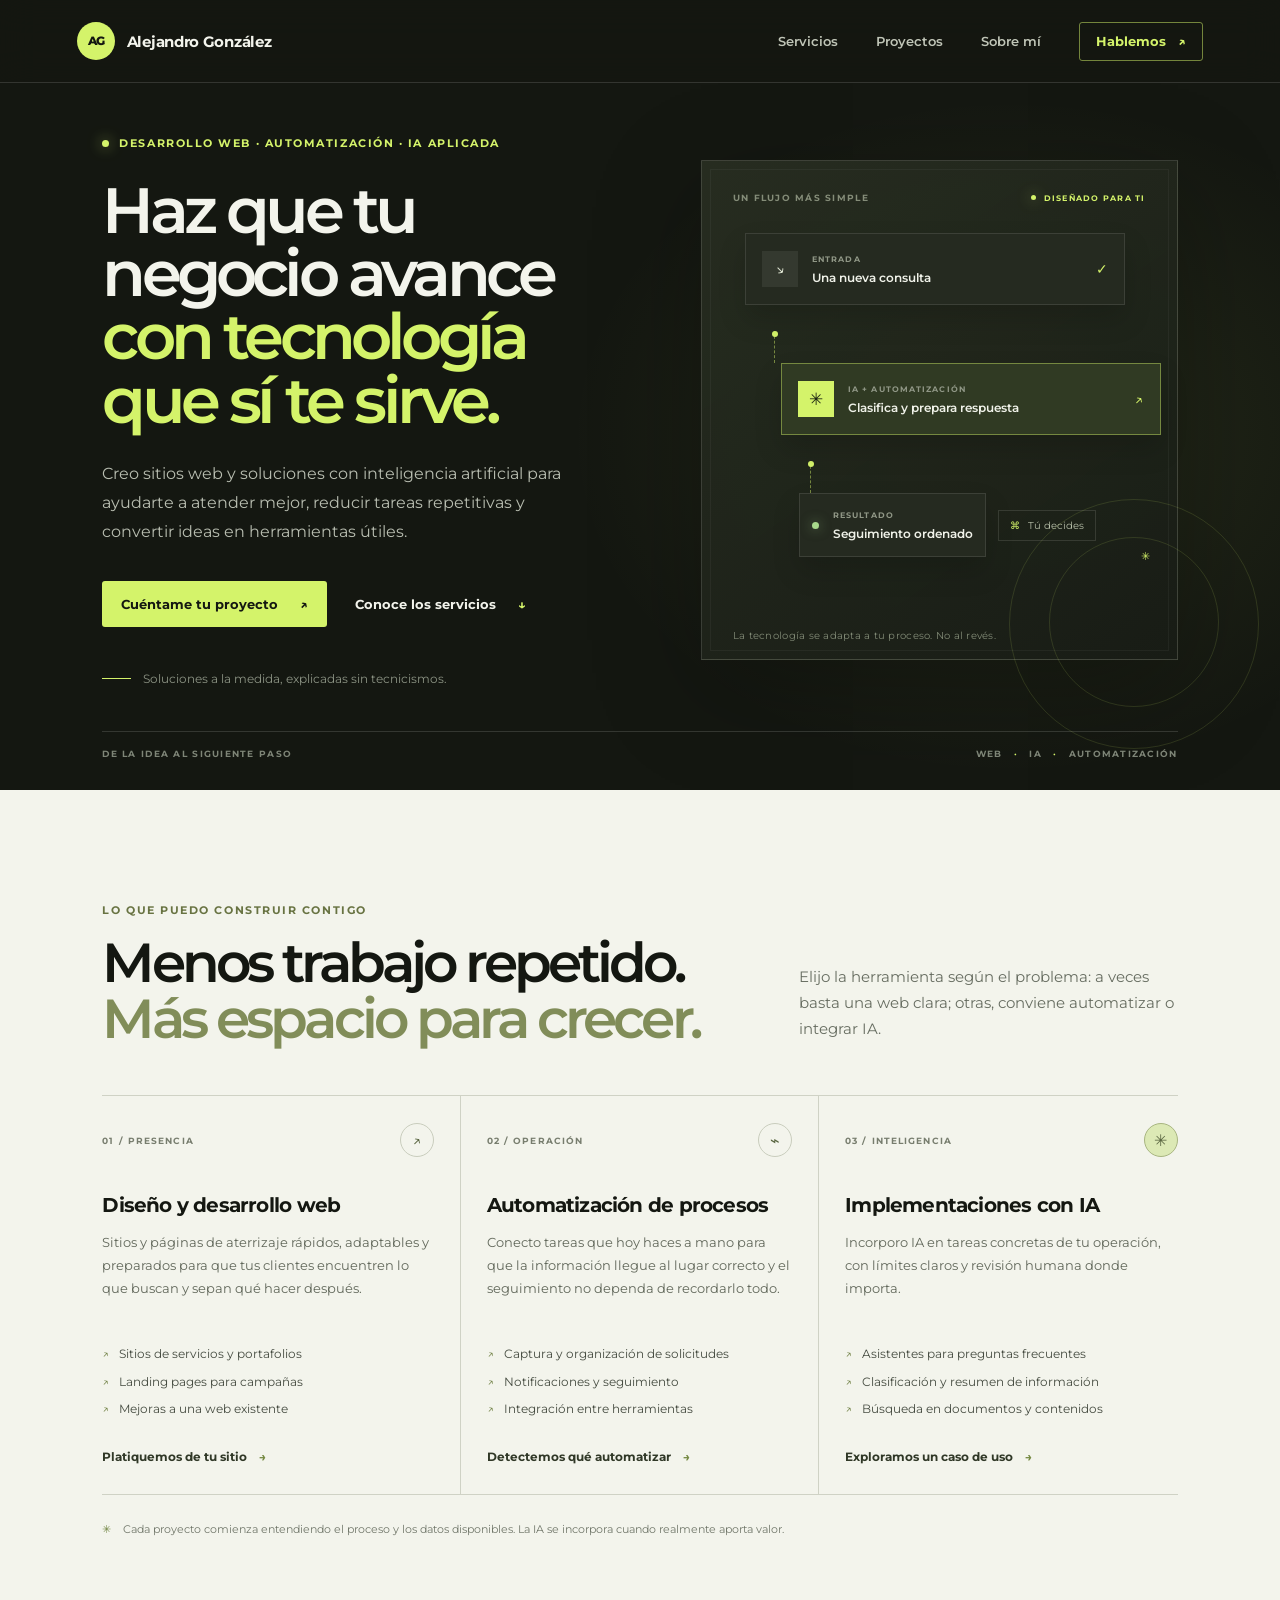
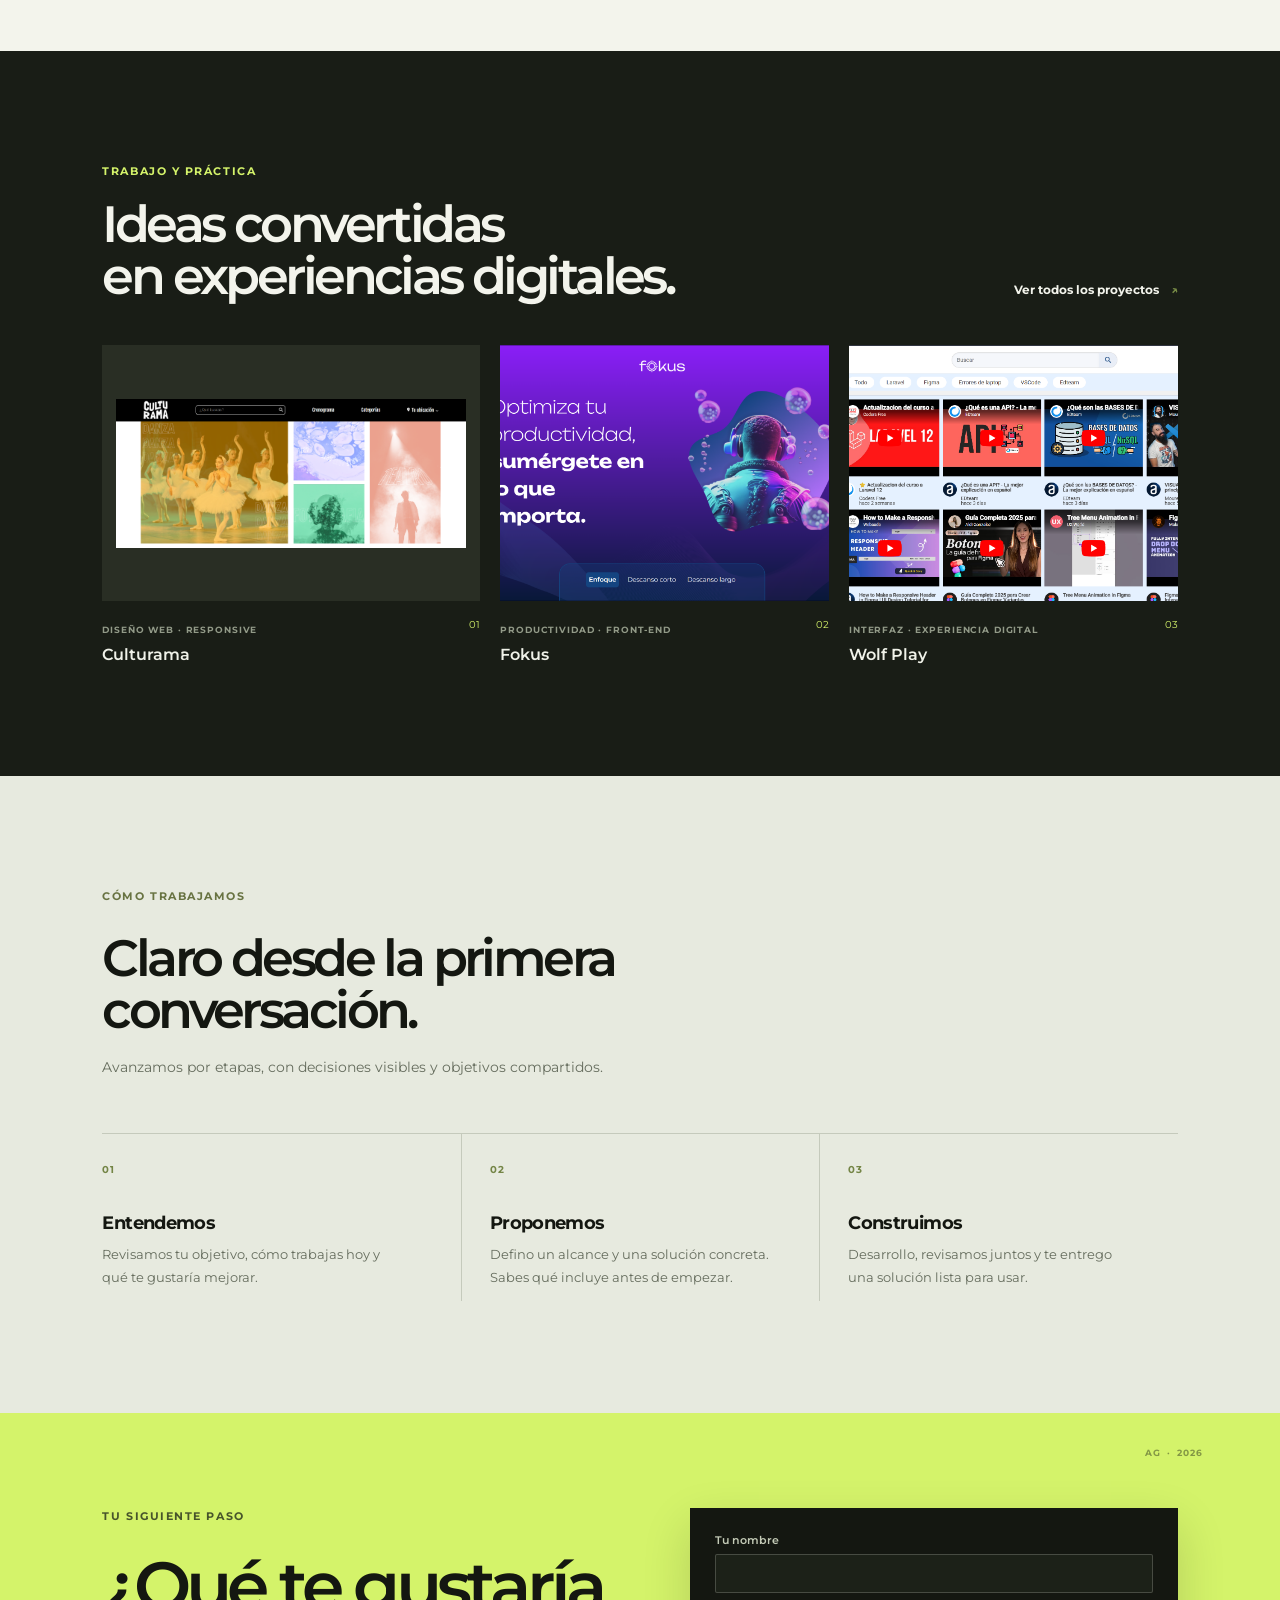
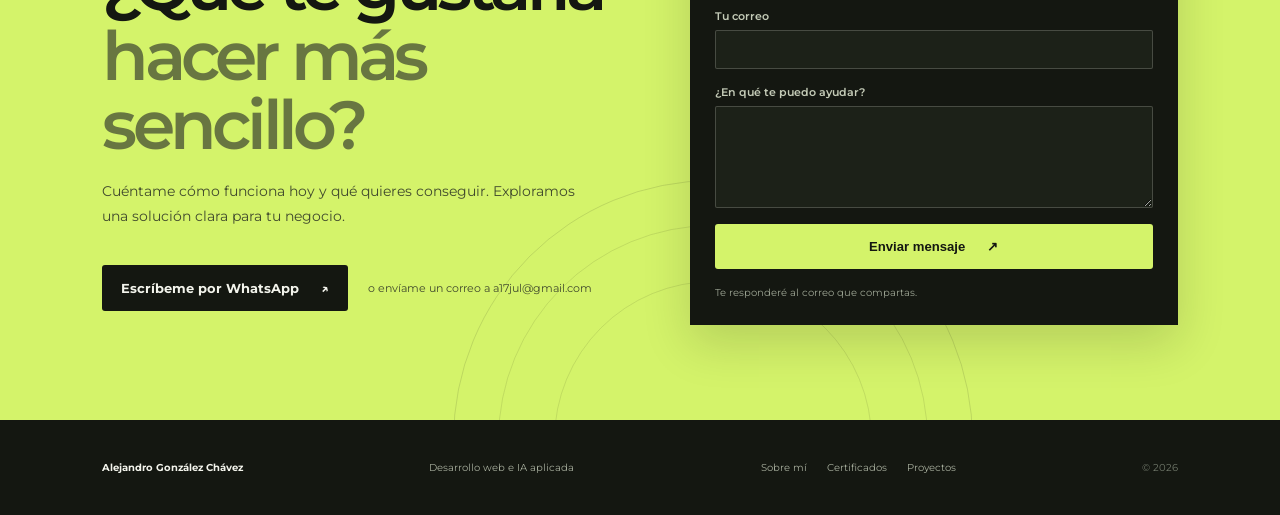
==== commit 7021d16e: "Add Formspree contact form" ====
--- a/index.html
+++ b/index.html
@@ -73,7 +73,35 @@
             <div class="steps-grid"><article class="step-card"><span class="step-index">01</span><h3>Entendemos</h3><p>Revisamos tu objetivo, cómo trabajas hoy y qué te gustaría mejorar.</p></article><article class="step-card"><span class="step-index">02</span><h3>Proponemos</h3><p>Defino un alcance y una solución concreta. Sabes qué incluye antes de empezar.</p></article><article class="step-card"><span class="step-index">03</span><h3>Construimos</h3><p>Desarrollo, revisamos juntos y te entrego una solución lista para usar.</p></article></div>
         </section>
 
-        <section class="contact-section" id="contacto" aria-labelledby="contact-title"><div class="contact-orb" aria-hidden="true"></div><div class="contact-copy"><p class="eyebrow">Tu siguiente paso</p><h2 id="contact-title">¿Qué te gustaría<br><span>hacer más sencillo?</span></h2><p>Cuéntame cómo funciona hoy y qué quieres conseguir. Exploramos una solución clara para tu negocio.</p></div><div class="contact-actions"><a class="button button-light" href="https://wa.me/3531279557">Escríbeme por WhatsApp <span aria-hidden="true">↗</span></a><a class="contact-email" href="mailto:a17jul@gmail.com">o envíame un correo a a17jul@gmail.com</a></div><div class="contact-index" aria-hidden="true">AG<span>·</span>2026</div></section>
+        <section class="contact-section" id="contacto" aria-labelledby="contact-title">
+            <div class="contact-orb" aria-hidden="true"></div>
+            <div class="contact-copy">
+                <p class="eyebrow">Tu siguiente paso</p>
+                <h2 id="contact-title">¿Qué te gustaría<br><span>hacer más sencillo?</span></h2>
+                <p>Cuéntame cómo funciona hoy y qué quieres conseguir. Exploramos una solución clara para tu negocio.</p>
+            </div>
+            <div class="contact-actions">
+                <a class="button button-light" href="https://wa.me/3531279557">Escríbeme por WhatsApp <span aria-hidden="true">↗</span></a>
+                <a class="contact-email" href="mailto:a17jul@gmail.com">o envíame un correo a a17jul@gmail.com</a>
+            </div>
+            <form class="contact-form" action="https://formspree.io/f/meagdnba" method="POST">
+                <div class="form-field">
+                    <label for="contact-name">Tu nombre</label>
+                    <input id="contact-name" name="name" type="text" autocomplete="name" required>
+                </div>
+                <div class="form-field">
+                    <label for="contact-email">Tu correo</label>
+                    <input id="contact-email" name="email" type="email" autocomplete="email" required>
+                </div>
+                <div class="form-field">
+                    <label for="contact-message">¿En qué te puedo ayudar?</label>
+                    <textarea id="contact-message" name="message" rows="4" required></textarea>
+                </div>
+                <button class="button form-submit" type="submit">Enviar mensaje <span aria-hidden="true">↗</span></button>
+                <p class="form-note">Te responderé al correo que compartas.</p>
+            </form>
+            <div class="contact-index" aria-hidden="true">AG<span>·</span>2026</div>
+        </section>
     </main>
     <footer class="home-footer"><a class="footer-brand" href="index.html">Alejandro González Chávez</a><span>Desarrollo web e IA aplicada</span><nav aria-label="Enlaces del pie de página"><a href="about.html">Sobre mí</a><a href="certificados.html">Certificados</a><a href="proyectos.html">Proyectos</a></nav><span class="footer-copy">© 2026</span></footer>
 </body>
--- a/css/style-portafolio.css
+++ b/css/style-portafolio.css
@@ -813,3 +813,111 @@
 @media (prefers-reduced-motion: reduce) {
     .home-page *, .home-page *::before, .home-page *::after { scroll-behavior: auto !important; animation-duration: .01ms !important; animation-iteration-count: 1 !important; transition-duration: .01ms !important; }
 }
+
+/* Ajustes de ritmo del hero y el diagrama */
+.sales-hero { padding-top: 52px; }
+.hero-copy h1 { font-size: clamp(3rem, 5vw, 5.4rem); }
+.hero-visual { min-height: 500px; }
+.flow-trigger { margin-top: 30px; }
+.flow-connector { height: 32px; }
+.flow-connector span { margin-top: 26px; }
+.flow-outcomes { gap: 12px; margin-left: 66px; }
+.flow-result { min-height: 64px; }
+.visual-caption { bottom: 17px; }
+@media (max-width: 700px) {
+    .sales-hero { padding-top: 58px; }
+    .hero-copy h1 { font-size: clamp(2.9rem, 10vw, 4.4rem); }
+    .hero-visual { min-height: 400px; }
+    .flow-outcomes { gap: 8px; margin-left: 44px; }
+}
+@media (max-width: 380px) {
+    .hero-visual { min-height: 380px; }
+    .flow-outcomes { gap: 6px; margin-left: 22px; }
+    .flow-result { padding: 9px; }
+    .flow-result strong { font-size: .62rem; }
+    .human-chip { padding: 7px 6px; font-size: .5rem; }
+}
+
+/* Página Sobre mí: misma identidad visual que la portada */
+.about-page .about-current { color: var(--home-acid); }
+.home-page main.about-main { display: flex; max-width: none; margin: 0; padding: 0; gap: 0; flex-direction: column; }
+.about-hero { position: relative; display: grid; grid-template-columns: minmax(0, 1.08fr) minmax(330px, .72fr); align-items: center; gap: clamp(48px, 9vw, 140px); max-width: 1440px; width: 100%; min-height: 650px; margin: 0 auto; padding: 78px 8% 110px; }
+.about-copy { max-width: 720px; }
+.about-copy h1 { max-width: 740px; font-size: clamp(3rem, 5.6vw, 5.6rem); font-weight: 600; letter-spacing: -.075em; line-height: 1; }
+.about-copy h1 span { color: var(--home-acid); }
+.about-lede { max-width: 640px; margin-top: 25px; color: #c1c6b8; font-size: 1.02rem; line-height: 1.85; }
+.about-support { max-width: 600px; margin-top: 13px; color: #8f9785; font-size: .84rem; line-height: 1.8; }
+.about-actions { display: flex; flex-wrap: wrap; align-items: center; gap: 12px 24px; margin-top: 30px; }
+.about-profile { position: relative; padding: 26px; border: 1px solid rgba(243, 244, 236, .15); background: linear-gradient(150deg, #22271d, #191d16); box-shadow: 0 28px 85px rgba(0, 0, 0, .18); }
+.about-profile::after { position: absolute; top: 9px; right: 9px; bottom: 9px; left: 9px; border: 1px solid rgba(243, 244, 236, .045); content: ''; pointer-events: none; }
+.profile-top { position: relative; z-index: 1; display: flex; justify-content: space-between; color: #8e9683; font-size: .57rem; font-weight: 700; letter-spacing: .13em; }
+.profile-monogram { position: relative; display: grid; width: 106px; height: 106px; place-items: center; margin: 40px 0 23px; border: 1px solid rgba(212, 243, 106, .4); border-radius: 50%; color: var(--home-acid); font-size: 2.1rem; font-weight: 700; letter-spacing: -.09em; }
+.profile-monogram::before, .profile-monogram::after { position: absolute; inset: 9px; border: 1px solid rgba(212, 243, 106, .18); border-radius: inherit; content: ''; }
+.profile-monogram::after { inset: -9px; border-color: rgba(212, 243, 106, .12); }
+.profile-monogram span { position: absolute; top: -11px; right: -19px; color: var(--home-acid); font-size: .95rem; }
+.profile-name { color: var(--home-paper); font-size: 1rem; font-weight: 700; }
+.profile-role { margin-top: 7px; color: #9ca493; font-size: .75rem; }
+.profile-divider { height: 1px; margin: 24px 0 20px; background: rgba(243, 244, 236, .12); }
+.profile-label { margin-bottom: 12px; color: #89917f; font-size: .55rem; font-weight: 700; letter-spacing: .13em; }
+.profile-tags { position: relative; z-index: 1; display: flex; flex-wrap: wrap; gap: 8px; list-style: none; }
+.profile-tags li { padding: 8px 10px; border: 1px solid rgba(243, 244, 236, .12); color: #d0d5c8; font-size: .65rem; }
+.profile-note { display: flex; gap: 9px; align-items: center; margin-top: 22px; color: #8e9683; font-size: .64rem; }
+.profile-note span { color: var(--home-acid); }
+.about-bottom { position: absolute; right: 8%; bottom: 30px; left: 8%; display: flex; justify-content: space-between; gap: 18px; padding-top: 15px; border-top: 1px solid var(--home-line); color: #838b7b; font-size: .56rem; font-weight: 700; letter-spacing: .13em; }
+.about-bottom b { padding: 0 6px; color: var(--home-acid); }
+.about-bottom a { color: #c8cebd; letter-spacing: .02em; }
+.about-bottom a span { padding-left: 8px; color: var(--home-acid); }
+.about-principles { display: grid; grid-template-columns: minmax(260px, .85fr) minmax(0, 1fr); gap: clamp(45px, 9vw, 140px); padding: 105px max(8%, calc((100vw - 1200px) / 2)); background: var(--home-paper); color: var(--home-ink); }
+.about-principles .eyebrow, .about-contact .eyebrow { color: #687342; }
+.principles-intro h2 { font-size: clamp(2.35rem, 4vw, 4rem); font-weight: 600; letter-spacing: -.07em; line-height: 1.03; }
+.principles-intro h2 span { color: #818d59; }
+.principles-intro > p:last-child { max-width: 400px; margin-top: 20px; color: #666d5e; font-size: .88rem; line-height: 1.8; }
+.principles-list { border-top: 1px solid #c9cebf; }
+.principle { display: grid; grid-template-columns: 48px 1fr; gap: 14px; padding: 23px 0; border-bottom: 1px solid #c9cebf; }
+.principle-index { color: #77864a; font-size: .63rem; font-weight: 700; letter-spacing: .1em; }
+.principle h3 { margin-bottom: 8px; font-size: .95rem; letter-spacing: -.025em; }
+.principle p { max-width: 460px; color: #656c5d; font-size: .78rem; line-height: 1.7; }
+.about-contact { display: flex; align-items: end; justify-content: space-between; gap: 30px; padding: 78px max(8%, calc((100vw - 1200px) / 2)); background: var(--home-acid); color: var(--home-ink); }
+.about-contact .eyebrow { margin-bottom: 15px; }
+.about-contact h2 { font-size: clamp(2rem, 4vw, 3.6rem); font-weight: 600; letter-spacing: -.065em; line-height: 1.05; }
+.about-contact .button-light { background: var(--home-ink); color: var(--home-paper); }
+.about-contact .button-light:hover { background: #303727; }
+@media (max-width: 900px) {
+    .about-hero { grid-template-columns: 1fr; gap: 45px; padding-top: 68px; }
+    .about-copy { max-width: 760px; }
+    .about-profile { width: min(100%, 540px); }
+    .about-principles { grid-template-columns: 1fr; gap: 35px; }
+}
+@media (max-width: 700px) {
+    .about-hero { gap: 38px; min-height: 0; padding: 65px 6% 88px; }
+    .about-copy h1 { font-size: clamp(2.8rem, 10vw, 4.3rem); }
+    .about-lede { font-size: .92rem; }
+    .about-actions { align-items: flex-start; flex-direction: column; gap: 5px; }
+    .about-actions .button-quiet { padding-left: 18px; }
+    .about-profile { padding: 22px; }
+    .profile-monogram { margin-top: 32px; }
+    .about-bottom { right: 6%; left: 6%; font-size: .48rem; letter-spacing: .07em; }
+    .about-principles { gap: 29px; padding: 76px 6%; }
+    .principles-intro h2 { font-size: clamp(2.3rem, 9vw, 3.3rem); }
+    .about-contact { align-items: flex-start; flex-direction: column; padding: 68px 6%; }
+}
+
+/* Formulario conectado a Formspree */
+.contact-section { grid-template-columns: minmax(0, 1fr) minmax(320px, .9fr); grid-template-rows: auto auto; align-items: start; row-gap: 22px; }
+.contact-copy { grid-column: 1; grid-row: 1; }
+.contact-actions { grid-column: 1; grid-row: 2; display: flex; flex-wrap: wrap; align-items: center; gap: 14px 20px; padding: 0; }
+.contact-form { position: relative; z-index: 1; grid-column: 2; grid-row: 1 / 3; align-self: center; display: grid; gap: 16px; padding: 25px; background: #141711; color: #f3f4ec; box-shadow: 0 18px 45px rgba(20, 23, 17, .16); }
+.form-field { display: grid; gap: 7px; }
+.form-field label { color: #c4cbb7; font-size: .68rem; font-weight: 600; }
+.form-field input, .form-field textarea { width: 100%; border: 1px solid rgba(243, 244, 236, .2); border-radius: 2px; padding: 11px 12px; background: #1c2118; color: #f3f4ec; font: inherit; font-size: .78rem; }
+.form-field textarea { min-height: 102px; resize: vertical; }
+.form-field input:focus, .form-field textarea:focus { outline: 2px solid #d4f36a; outline-offset: 2px; border-color: transparent; }
+.form-submit { width: 100%; border: 0; cursor: pointer; background: #d4f36a; color: #141711; }
+.form-submit:hover { background: #e1ff8a; }
+.form-note { color: #9ca493; font-size: .63rem; line-height: 1.5; }
+@media (max-width: 700px) {
+    .contact-section { grid-template-columns: 1fr; grid-template-rows: auto; row-gap: 26px; }
+    .contact-copy, .contact-actions, .contact-form { grid-column: 1; grid-row: auto; }
+    .contact-actions { align-items: flex-start; flex-direction: column; }
+    .contact-form { width: 100%; padding: 20px; }
+}
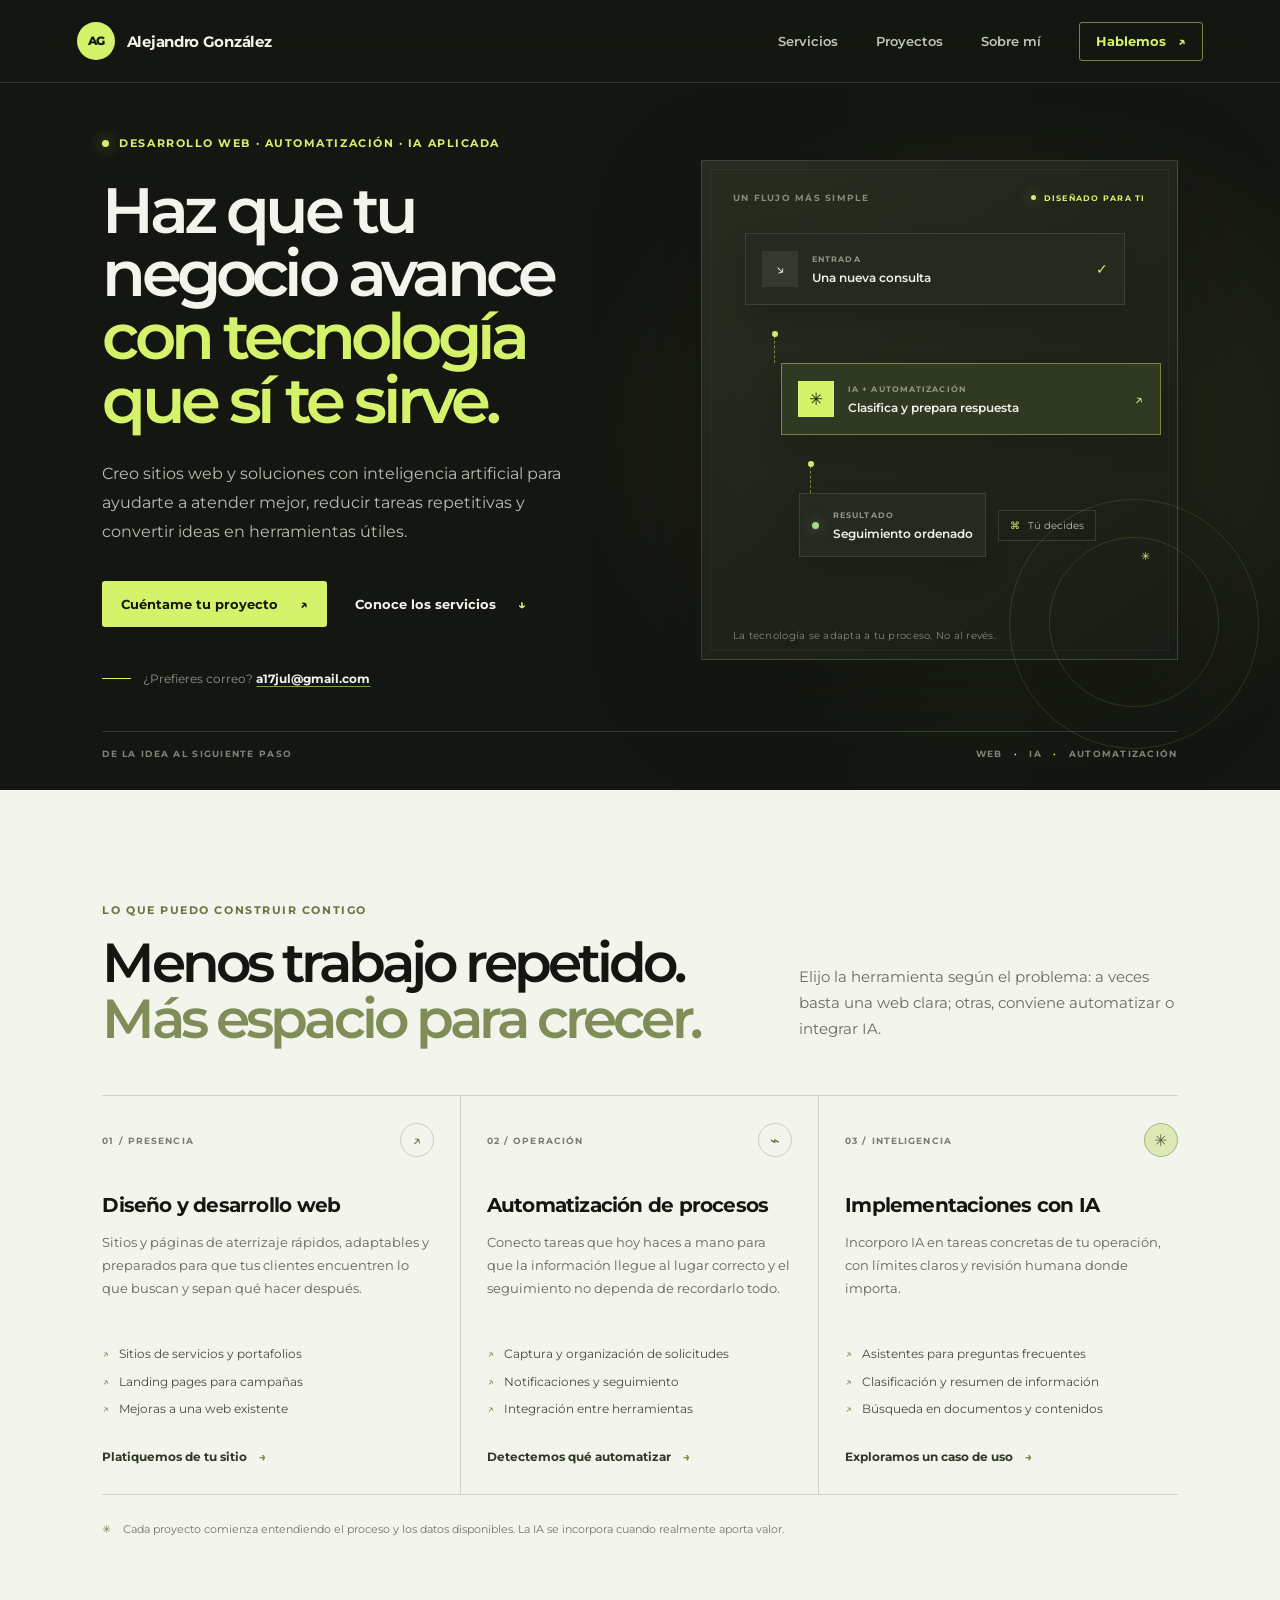
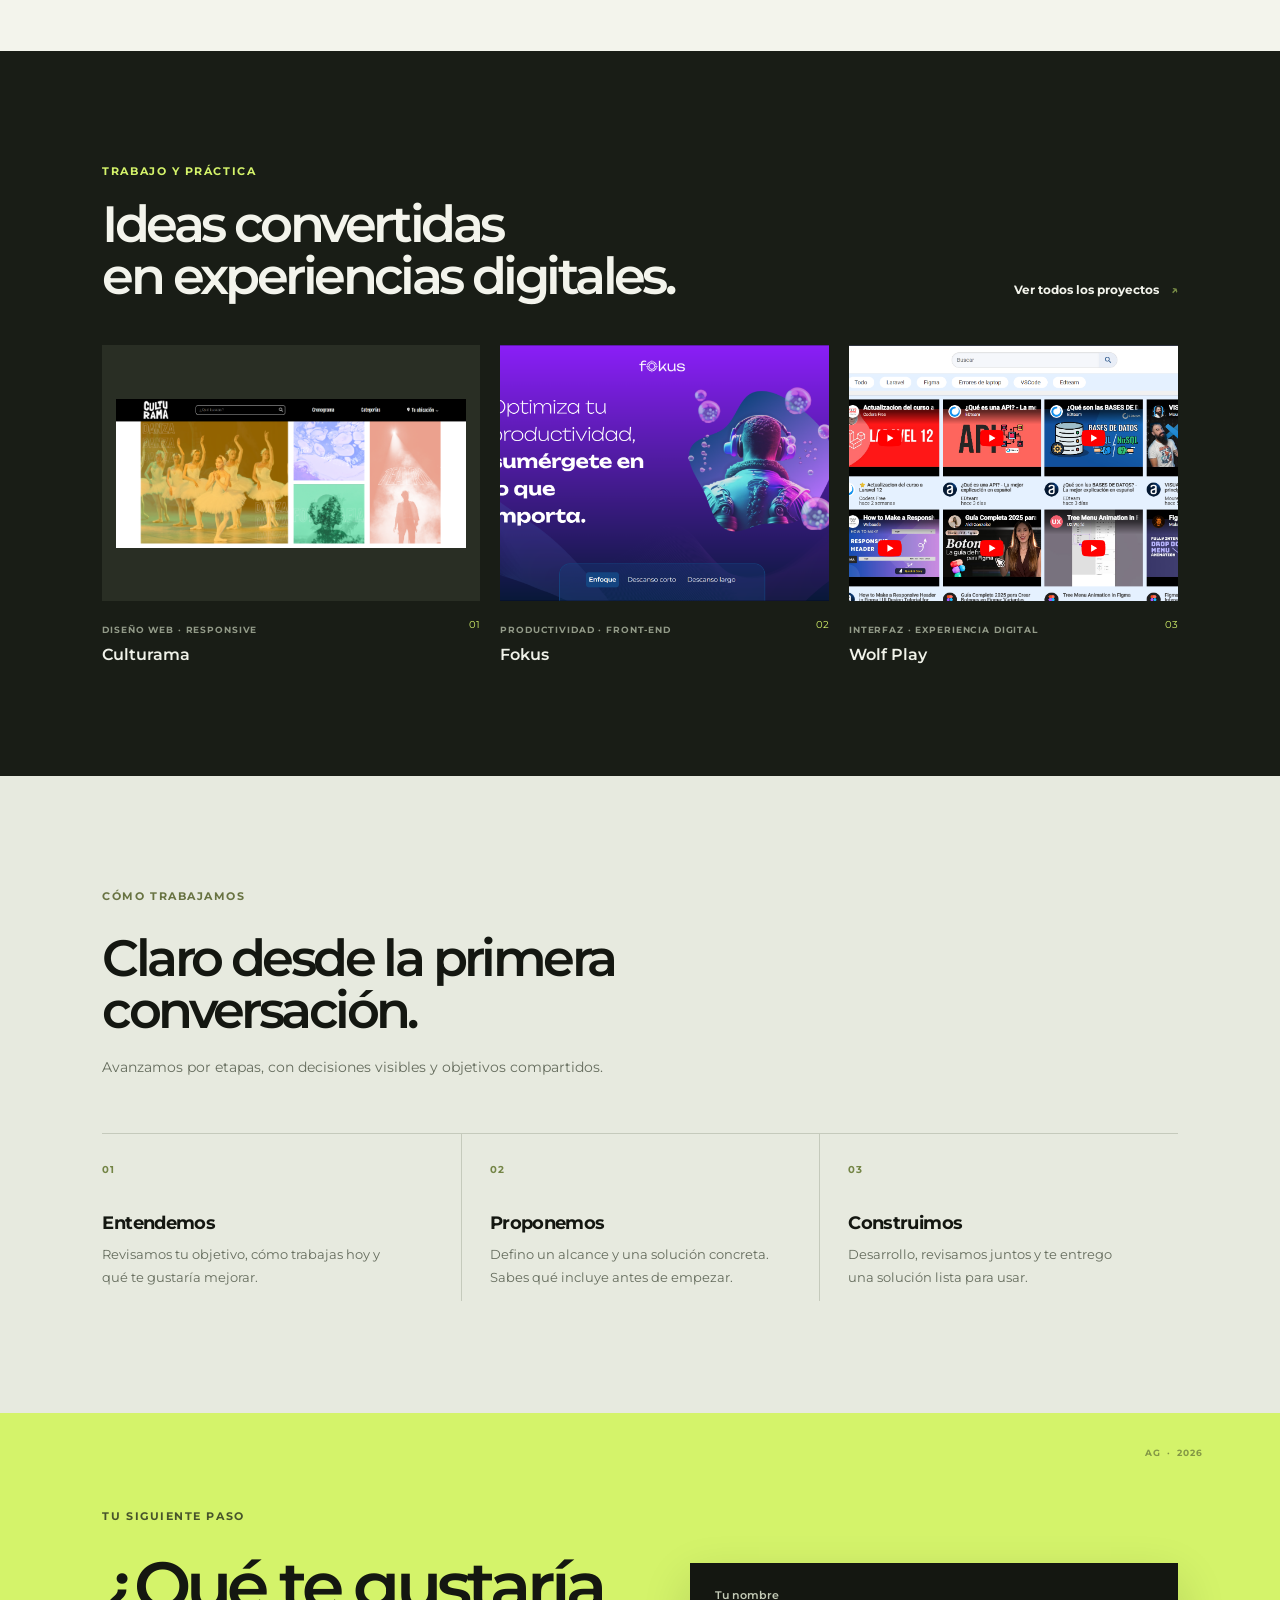
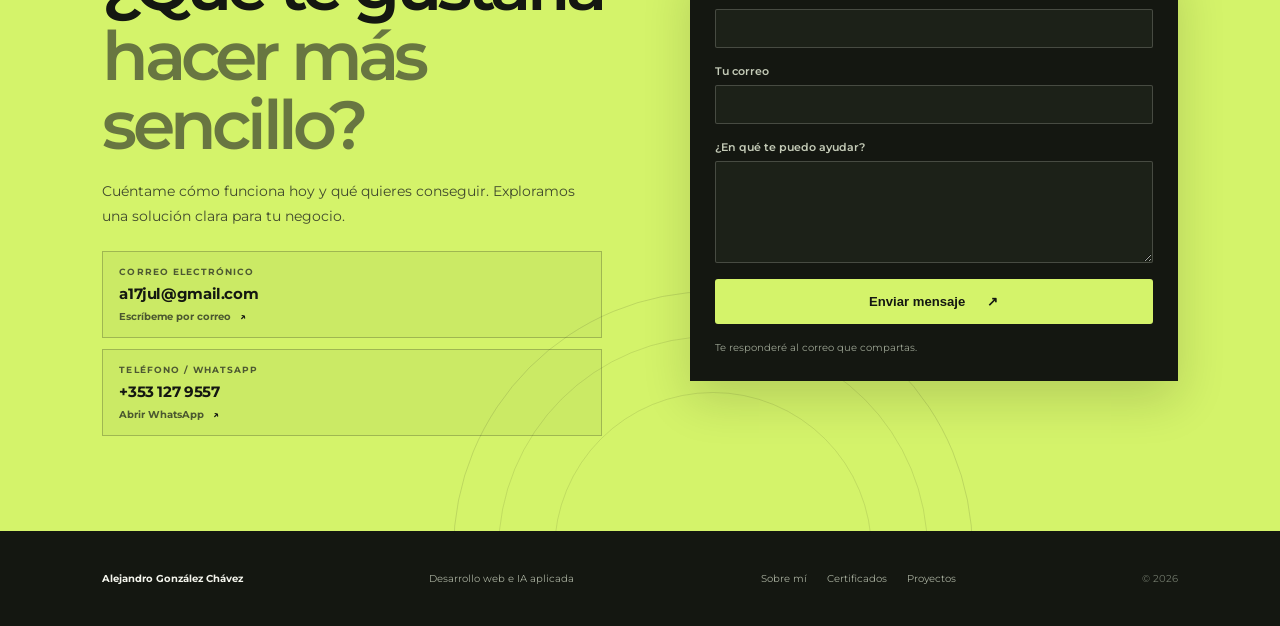
==== commit 255b52d5: "Highlight direct contact details" ====
--- a/index.html
+++ b/index.html
@@ -28,10 +28,10 @@
                 <h1 id="hero-title">Haz que tu negocio avance <span>con tecnología que sí te sirve.</span></h1>
                 <p class="hero-lede">Creo sitios web y soluciones con inteligencia artificial para ayudarte a atender mejor, reducir tareas repetitivas y convertir ideas en herramientas útiles.</p>
                 <div class="hero-actions">
-                    <a class="button button-primary" href="https://wa.me/3531279557">Cuéntame tu proyecto <span aria-hidden="true">↗</span></a>
+                    <a class="button button-primary" href="#contacto">Cuéntame tu proyecto <span aria-hidden="true">↗</span></a>
                     <a class="button button-quiet" href="#servicios">Conoce los servicios <span aria-hidden="true">↓</span></a>
                 </div>
-                <div class="hero-note"><span class="note-line" aria-hidden="true"></span><span>Soluciones a la medida, explicadas sin tecnicismos.</span></div>
+                <div class="hero-note"><span class="note-line" aria-hidden="true"></span><span>¿Prefieres correo? <a class="hero-email" href="mailto:a17jul@gmail.com">a17jul@gmail.com</a></span></div>
             </div>
 
             <div class="hero-visual" aria-label="Ilustración de un flujo de trabajo digital conectado">
@@ -80,9 +80,17 @@
                 <h2 id="contact-title">¿Qué te gustaría<br><span>hacer más sencillo?</span></h2>
                 <p>Cuéntame cómo funciona hoy y qué quieres conseguir. Exploramos una solución clara para tu negocio.</p>
             </div>
-            <div class="contact-actions">
-                <a class="button button-light" href="https://wa.me/3531279557">Escríbeme por WhatsApp <span aria-hidden="true">↗</span></a>
-                <a class="contact-email" href="mailto:a17jul@gmail.com">o envíame un correo a a17jul@gmail.com</a>
+            <div class="contact-methods" aria-label="Otras formas de contacto">
+                <a class="contact-method" href="mailto:a17jul@gmail.com">
+                    <span class="contact-method-label">CORREO ELECTRÓNICO</span>
+                    <strong>a17jul@gmail.com</strong>
+                    <span class="contact-method-action">Escríbeme por correo <span aria-hidden="true">↗</span></span>
+                </a>
+                <div class="contact-method">
+                    <span class="contact-method-label">TELÉFONO / WHATSAPP</span>
+                    <a class="contact-number" href="tel:+3531279557">+353 127 9557</a>
+                    <a class="contact-method-action" href="https://wa.me/3531279557">Abrir WhatsApp <span aria-hidden="true">↗</span></a>
+                </div>
             </div>
             <form class="contact-form" action="https://formspree.io/f/meagdnba" method="POST">
                 <div class="form-field">
--- a/css/style-portafolio.css
+++ b/css/style-portafolio.css
@@ -921,3 +921,19 @@
     .contact-actions { align-items: flex-start; flex-direction: column; }
     .contact-form { width: 100%; padding: 20px; }
 }
+
+/* Datos de contacto visibles junto al formulario */
+.hero-email { color: var(--home-paper); font-weight: 700; text-decoration: underline; text-decoration-color: rgba(212, 243, 106, .6); text-underline-offset: 3px; }
+.hero-email:hover { color: var(--home-acid); }
+.contact-methods { position: relative; z-index: 1; grid-column: 1; grid-row: 2; display: grid; width: min(100%, 500px); gap: 11px; }
+.contact-method { display: grid; gap: 7px; padding: 14px 16px; border: 1px solid rgba(20, 23, 17, .24); background: rgba(20, 23, 17, .045); color: var(--home-ink); transition: background 160ms ease, border-color 160ms ease; }
+a.contact-method:hover { border-color: rgba(20, 23, 17, .55); background: rgba(20, 23, 17, .08); }
+.contact-method-label { color: #4d5832; font-size: .55rem; font-weight: 700; letter-spacing: .12em; }
+.contact-method strong, .contact-number { color: var(--home-ink); font-size: clamp(.9rem, 1.2vw, 1.1rem); font-weight: 700; letter-spacing: -.025em; }
+.contact-number:hover { text-decoration: underline; text-underline-offset: 3px; }
+.contact-method-action { display: inline-flex; align-items: center; gap: 9px; color: #4c5930; font-size: .64rem; font-weight: 700; }
+.contact-method-action span { color: #141711; }
+@media (max-width: 700px) {
+    .contact-methods { grid-column: 1; grid-row: auto; width: 100%; }
+    .contact-method { padding: 13px 14px; }
+}
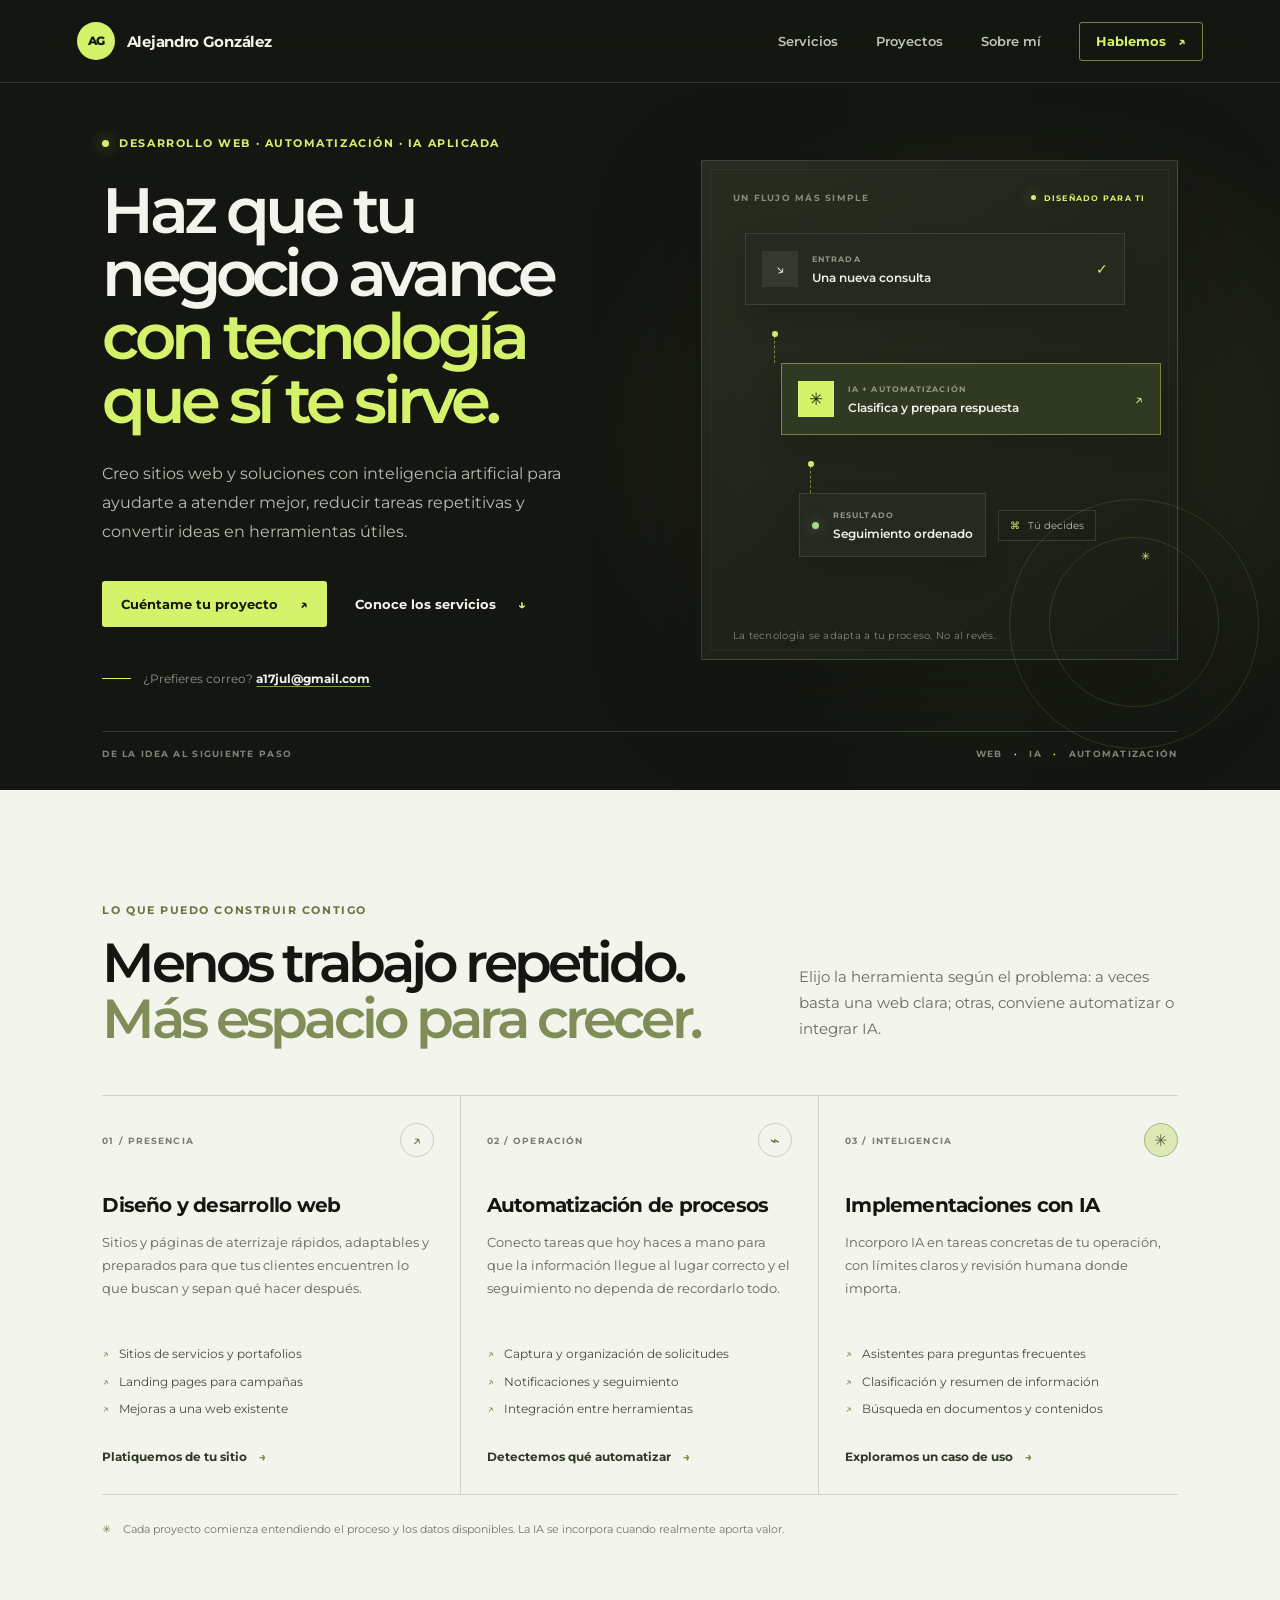
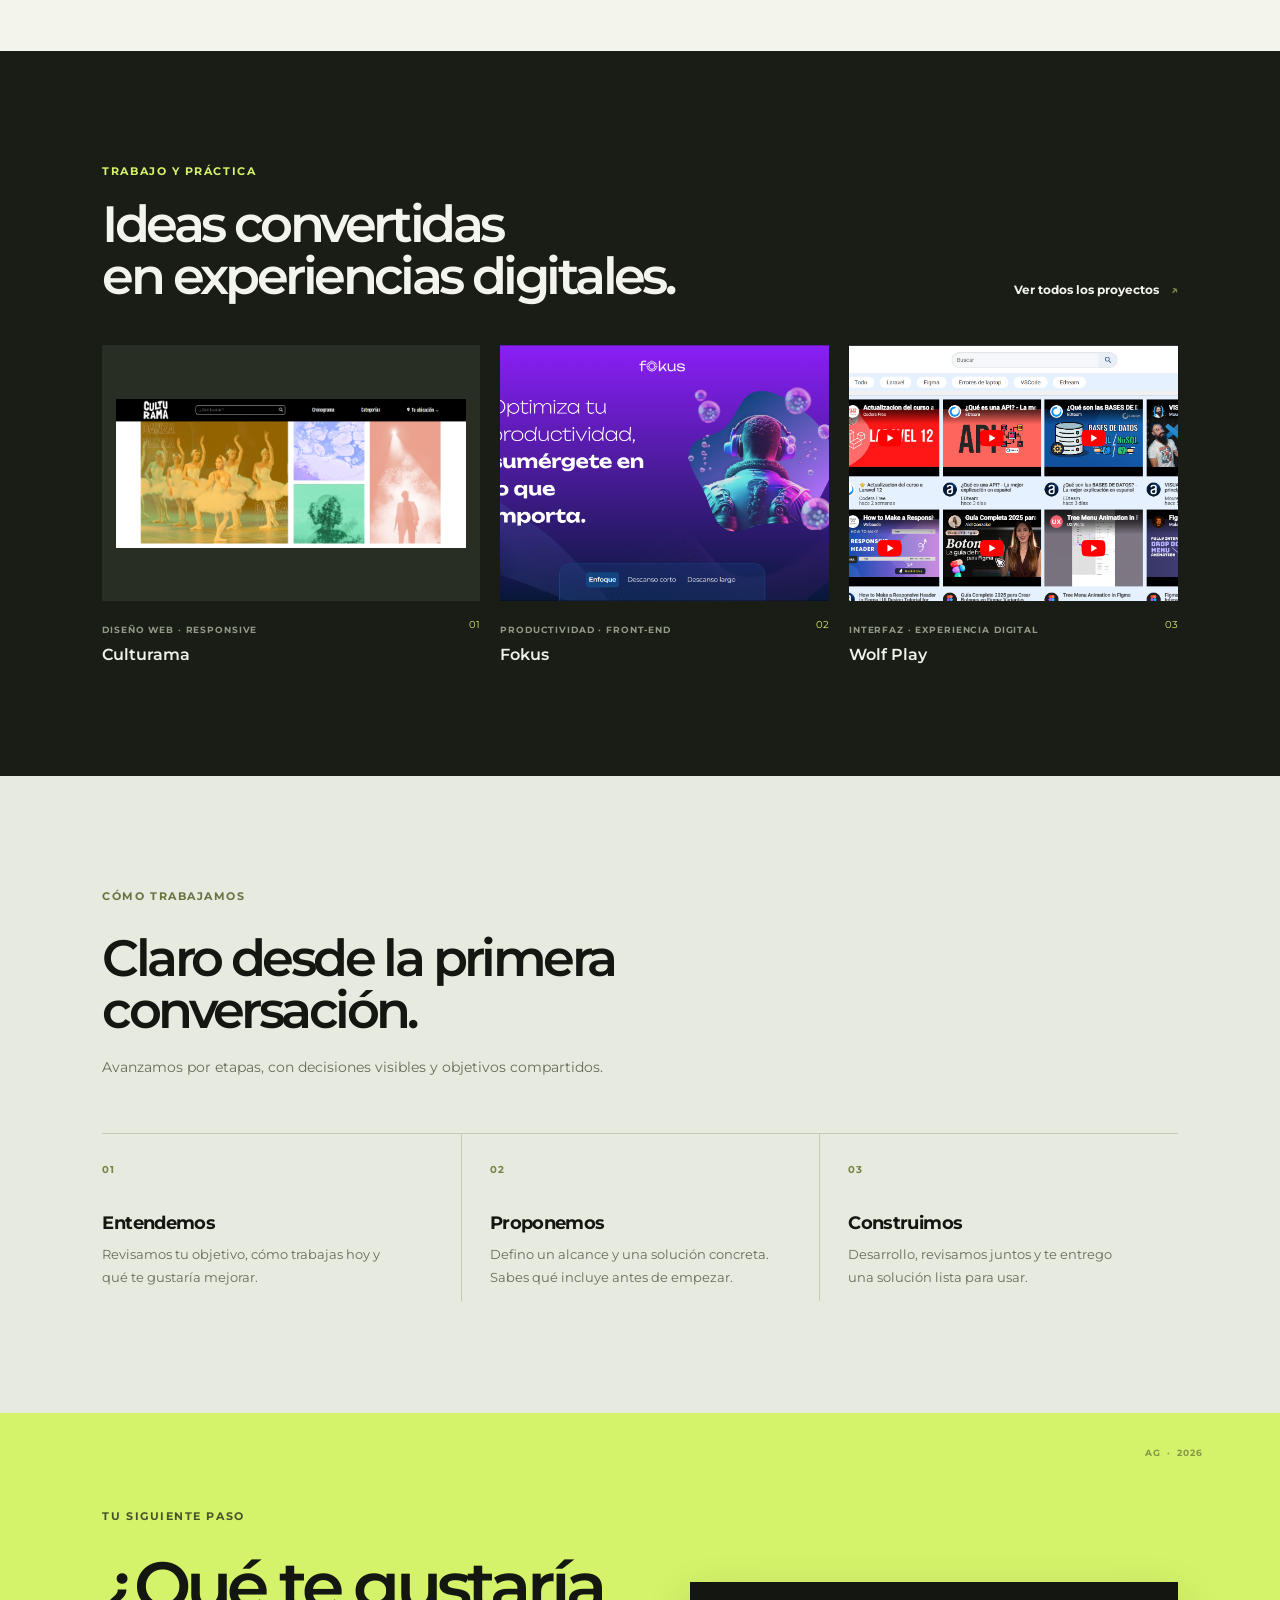
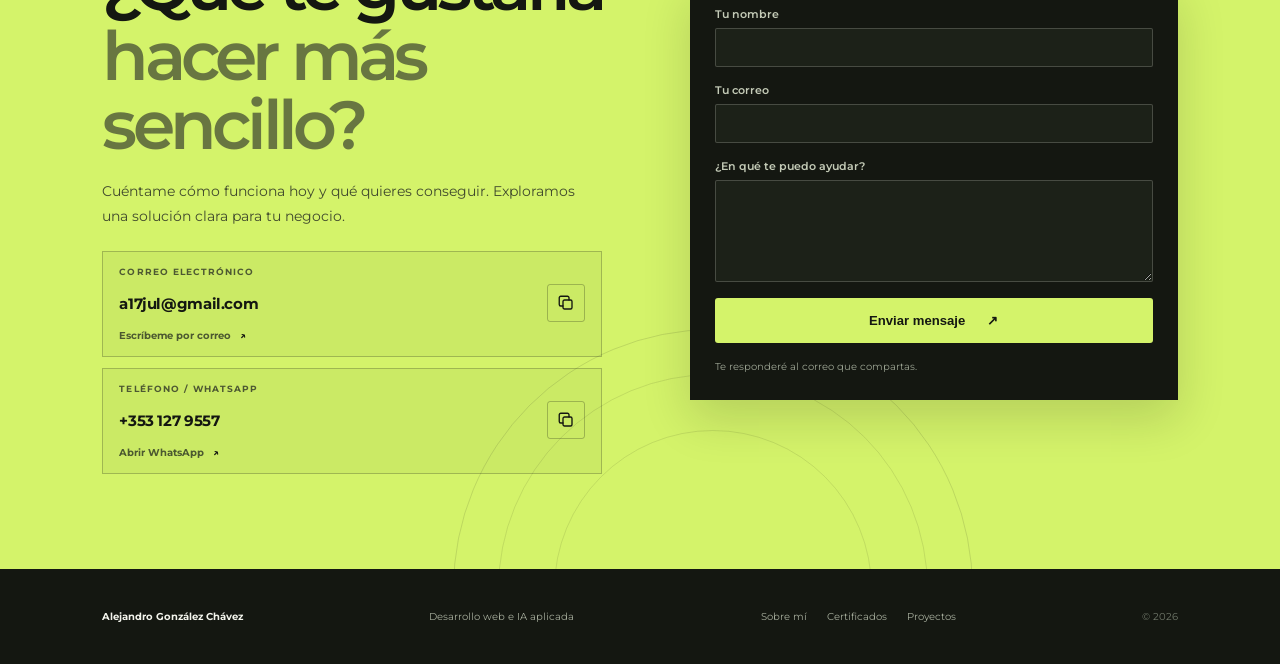
==== commit 69f87b35: "Add copy buttons for contact details" ====
--- a/index.html
+++ b/index.html
@@ -81,14 +81,24 @@
                 <p>Cuéntame cómo funciona hoy y qué quieres conseguir. Exploramos una solución clara para tu negocio.</p>
             </div>
             <div class="contact-methods" aria-label="Otras formas de contacto">
-                <a class="contact-method" href="mailto:a17jul@gmail.com">
+                <div class="contact-method">
                     <span class="contact-method-label">CORREO ELECTRÓNICO</span>
-                    <strong>a17jul@gmail.com</strong>
-                    <span class="contact-method-action">Escríbeme por correo <span aria-hidden="true">↗</span></span>
-                </a>
+                    <div class="contact-value-row">
+                        <a class="contact-value" href="mailto:a17jul@gmail.com">a17jul@gmail.com</a>
+                        <button class="copy-button" type="button" data-copy="a17jul@gmail.com" data-copy-label="correo" aria-label="Copiar correo" title="Copiar correo">
+                            <svg viewBox="0 0 24 24" aria-hidden="true"><rect x="8" y="8" width="12" height="12" rx="2"></rect><path d="M16 8V5a2 2 0 0 0-2-2H5a2 2 0 0 0-2 2v9a2 2 0 0 0 2 2h3"></path></svg>
+                        </button>
+                    </div>
+                    <a class="contact-method-action" href="mailto:a17jul@gmail.com">Escríbeme por correo <span aria-hidden="true">↗</span></a>
+                </div>
                 <div class="contact-method">
                     <span class="contact-method-label">TELÉFONO / WHATSAPP</span>
-                    <a class="contact-number" href="tel:+3531279557">+353 127 9557</a>
+                    <div class="contact-value-row">
+                        <a class="contact-number" href="tel:+3531279557">+353 127 9557</a>
+                        <button class="copy-button" type="button" data-copy="+353 127 9557" data-copy-label="teléfono" aria-label="Copiar teléfono" title="Copiar teléfono">
+                            <svg viewBox="0 0 24 24" aria-hidden="true"><rect x="8" y="8" width="12" height="12" rx="2"></rect><path d="M16 8V5a2 2 0 0 0-2-2H5a2 2 0 0 0-2 2v9a2 2 0 0 0 2 2h3"></path></svg>
+                        </button>
+                    </div>
                     <a class="contact-method-action" href="https://wa.me/3531279557">Abrir WhatsApp <span aria-hidden="true">↗</span></a>
                 </div>
             </div>
@@ -112,5 +122,6 @@
         </section>
     </main>
     <footer class="home-footer"><a class="footer-brand" href="index.html">Alejandro González Chávez</a><span>Desarrollo web e IA aplicada</span><nav aria-label="Enlaces del pie de página"><a href="about.html">Sobre mí</a><a href="certificados.html">Certificados</a><a href="proyectos.html">Proyectos</a></nav><span class="footer-copy">© 2026</span></footer>
+    <script src="./js/contact-copy.js" defer></script>
 </body>
 </html>
--- a/css/style-portafolio.css
+++ b/css/style-portafolio.css
@@ -937,3 +937,14 @@
     .contact-methods { grid-column: 1; grid-row: auto; width: 100%; }
     .contact-method { padding: 13px 14px; }
 }
+
+/* Botones para copiar correo y teléfono */
+.contact-value-row { display: flex; align-items: center; justify-content: space-between; gap: 12px; }
+.contact-value { min-width: 0; overflow-wrap: anywhere; color: var(--home-ink); font-size: clamp(.9rem, 1.2vw, 1.1rem); font-weight: 700; letter-spacing: -.025em; }
+.copy-button { display: grid; width: 38px; height: 38px; flex: 0 0 auto; place-items: center; border: 1px solid rgba(20, 23, 17, .26); border-radius: 3px; background: transparent; color: var(--home-ink); cursor: pointer; transition: background 150ms ease, color 150ms ease, transform 150ms ease; }
+.copy-button:hover { background: var(--home-ink); color: var(--home-acid); }
+.copy-button:active { transform: scale(.96); }
+.copy-button:focus-visible { outline: 2px solid var(--home-ink); outline-offset: 3px; }
+.copy-button svg { width: 18px; height: 18px; fill: none; stroke: currentColor; stroke-width: 1.8; stroke-linecap: round; stroke-linejoin: round; }
+.copy-button.is-copied { border-color: var(--home-ink); background: var(--home-ink); color: var(--home-acid); }
+.copy-status { position: absolute; width: 1px; height: 1px; padding: 0; margin: -1px; overflow: hidden; clip: rect(0, 0, 0, 0); white-space: nowrap; border: 0; }
